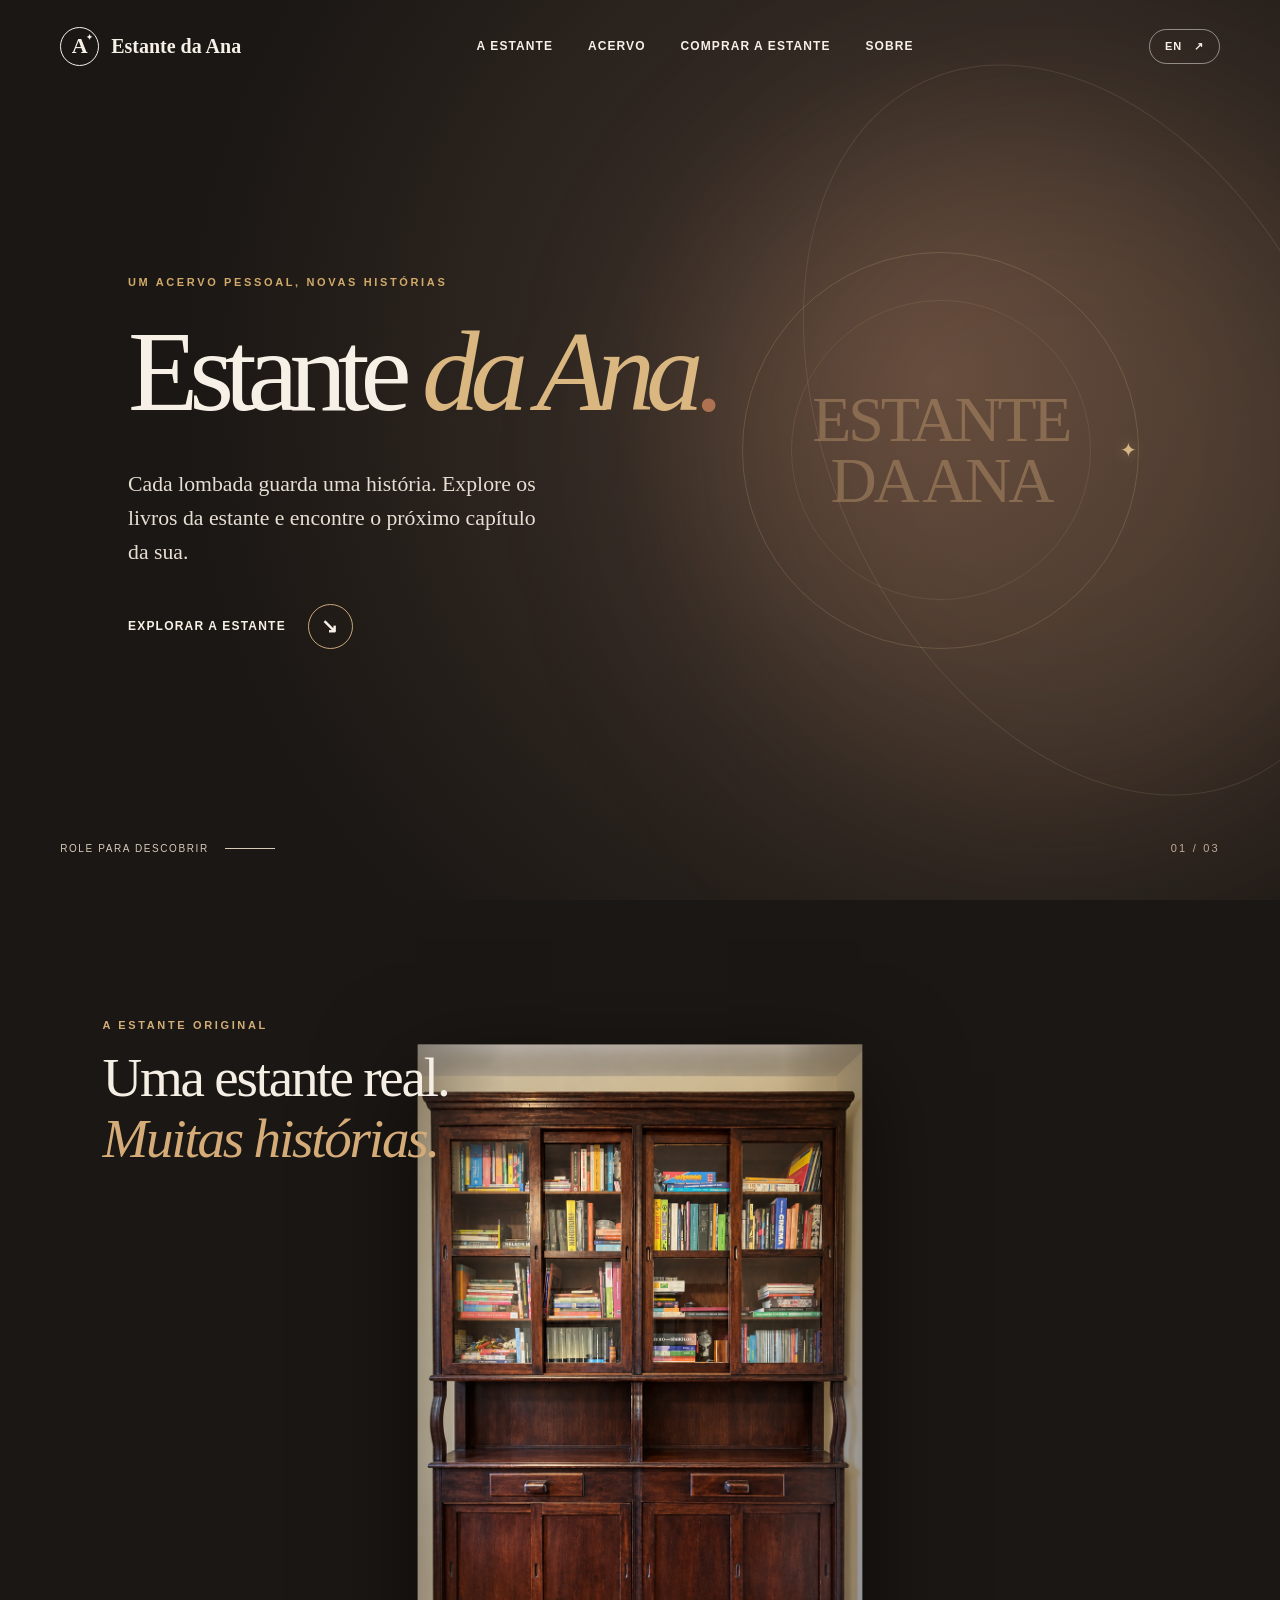
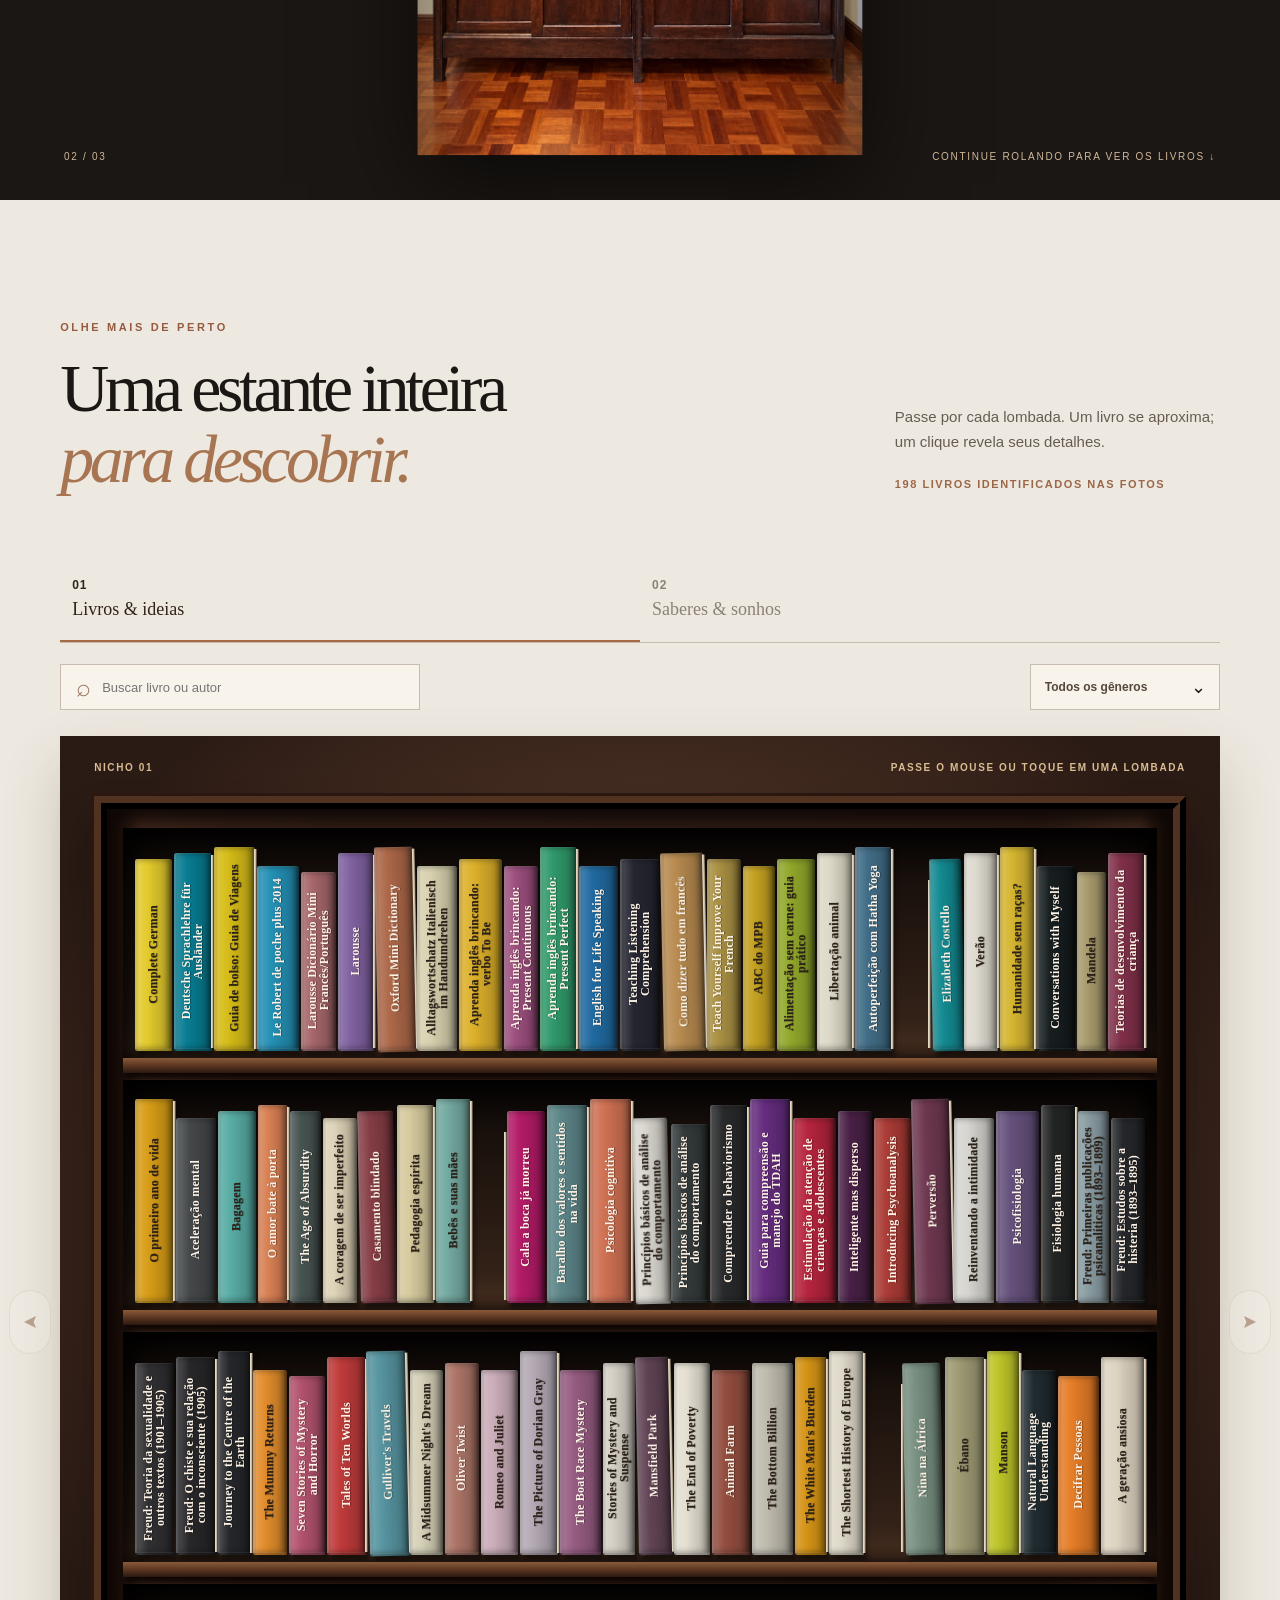
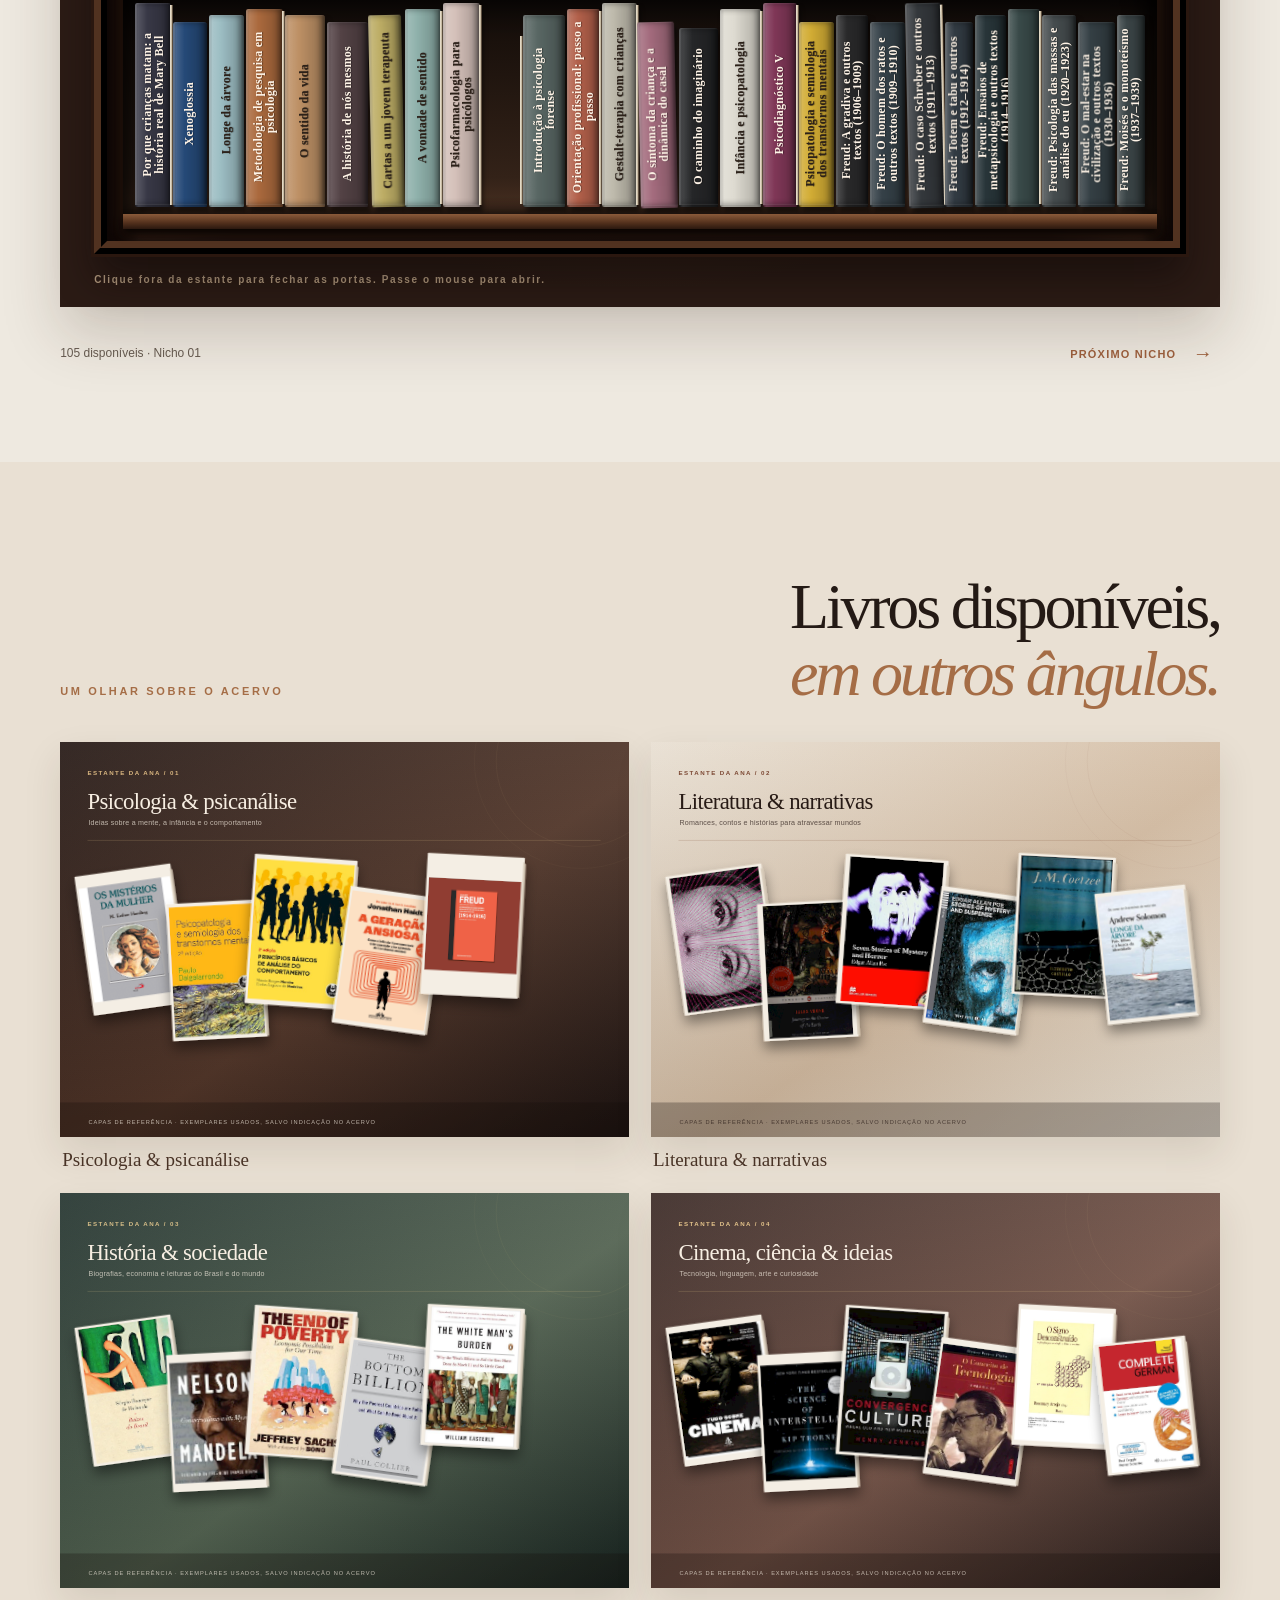
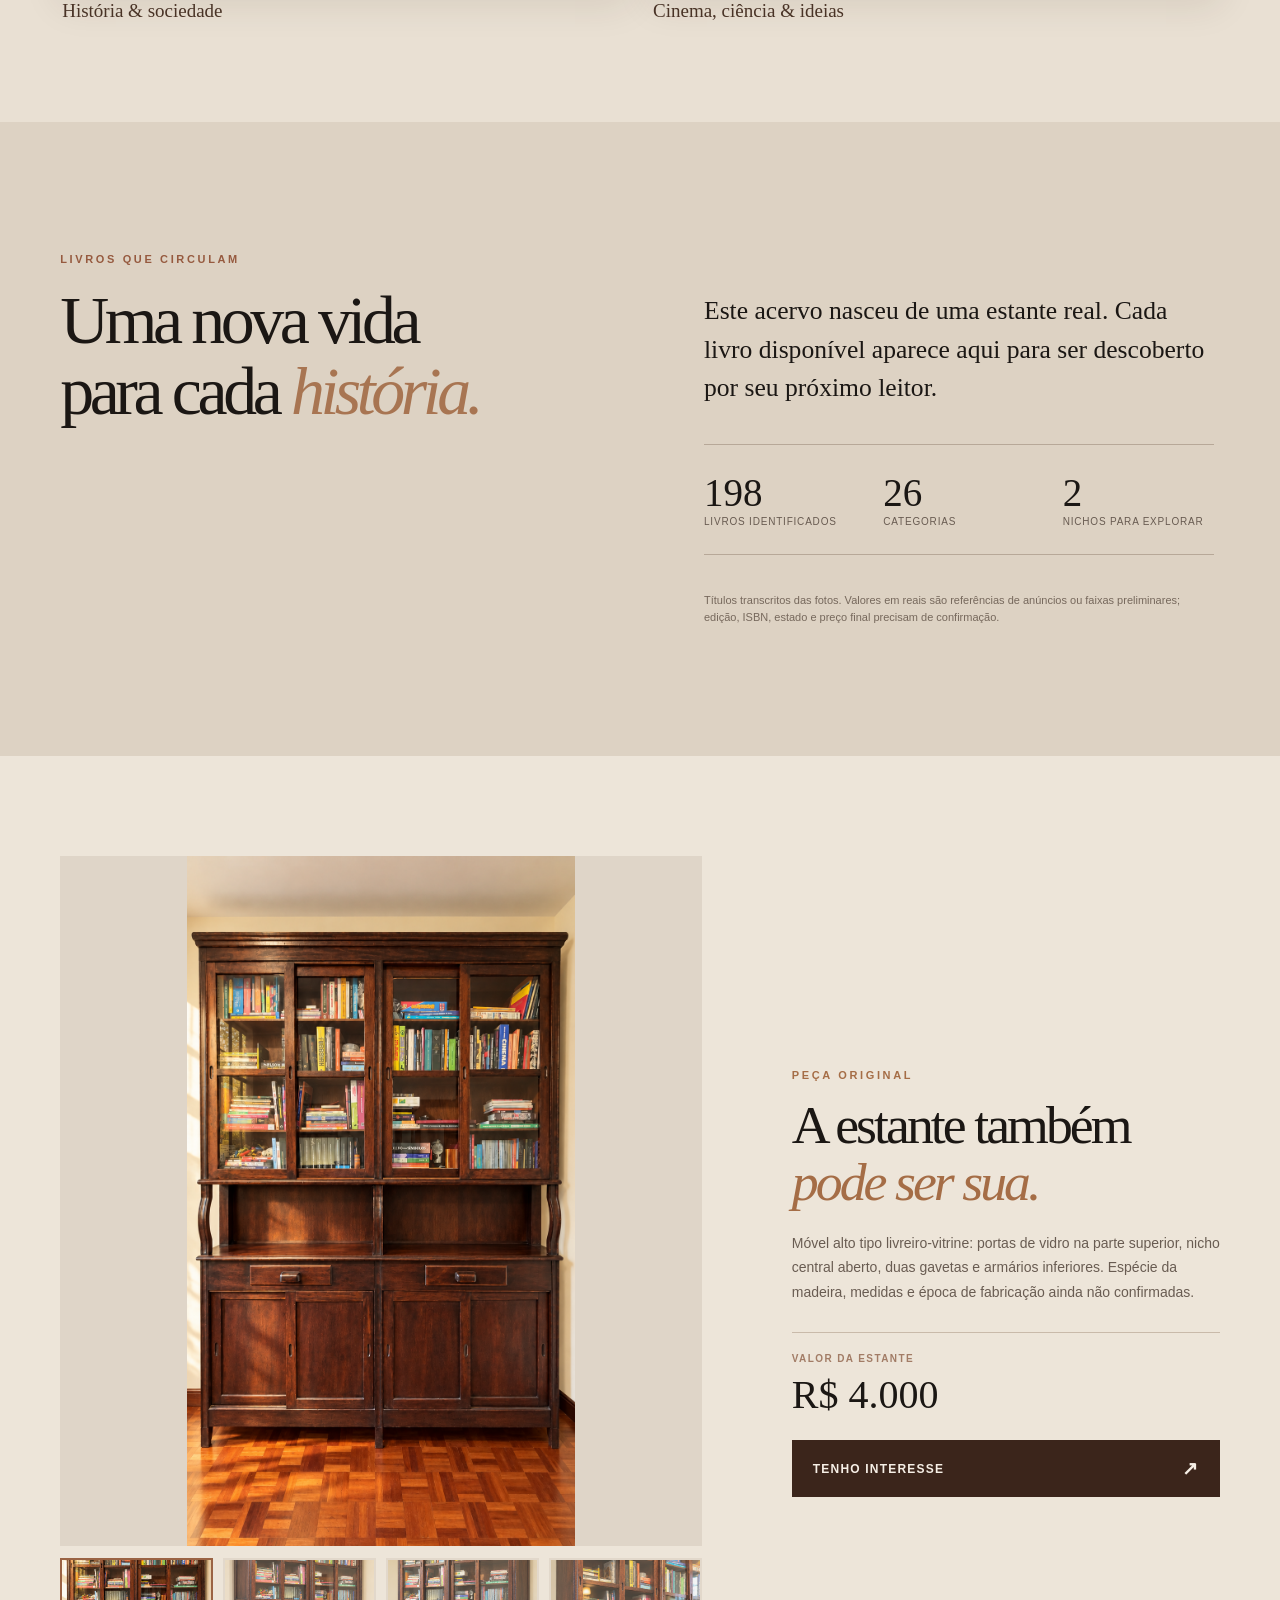
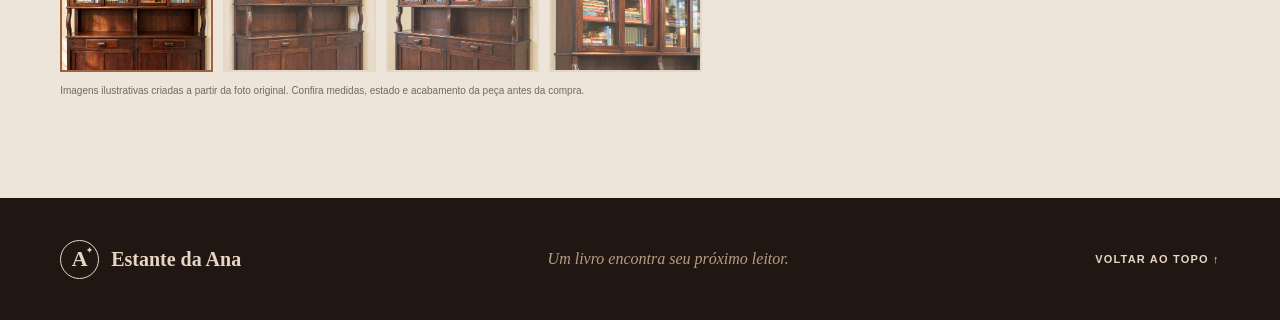
==== index.html @ be25f369 "Publish Estante da Ana with 3D books and per-copy inventory" ====
<!doctype html>
<html lang="pt-BR">
<head>
  <meta charset="utf-8">
  <meta name="viewport" content="width=device-width, initial-scale=1">
  <meta name="referrer" content="no-referrer">
  <meta http-equiv="Content-Security-Policy" content="default-src 'self'; script-src 'self'; style-src 'self' 'unsafe-inline' https://fonts.googleapis.com; font-src 'self' https://fonts.gstatic.com; img-src 'self' data: blob: https:; connect-src 'self' https://www.googleapis.com https://openlibrary.org; object-src 'none'; base-uri 'self'; form-action 'none'; upgrade-insecure-requests">
  <meta name="theme-color" content="#1b1714">
  <meta name="description" content="Estante da Ana: um acervo de livros usados para explorar, descobrir e comprar.">
  <title>Estante da Ana — livros com história</title>
  <link rel="preconnect" href="https://fonts.googleapis.com">
  <link rel="preconnect" href="https://fonts.gstatic.com" crossorigin>
  <link href="https://fonts.googleapis.com/css2?family=DM+Sans:wght@400;500;600;700&family=Playfair+Display:wght@400;500;600;700&display=swap" rel="stylesheet">
  <link rel="stylesheet" href="style.css">
  <script src="site-config.js" defer></script>
  <script src="catalog.js" defer></script>
  <script src="inventory-status.js" defer></script>
  <script src="app.js" defer></script>
  <script type="module" src="book3d.js"></script>
</head>
<body>
  <header class="site-header">
    <a class="brand" href="#inicio" aria-label="Estante da Ana — início"><span class="brand-mark">A<span>✦</span></span><span>Estante da Ana</span></a>
    <nav aria-label="Navegação principal">
      <a href="#estante" data-i18n="navShelf">A estante</a>
      <a href="#acervo" data-i18n="navCatalog">Acervo</a>
      <a href="#estante-a-venda" data-i18n="navBookcase">Estante à venda</a>
      <a href="#sobre" data-i18n="navAbout">Sobre</a>
    </nav>
    <button id="language-toggle" class="language-toggle" type="button" aria-label="Switch to English">EN <span aria-hidden="true">↗</span></button>
  </header>

  <main>
    <section id="inicio" class="intro" aria-labelledby="intro-title">
      <div class="intro-glow" aria-hidden="true"></div>
      <div class="intro-copy">
        <p class="eyebrow" data-i18n="heroEyebrow">UM ACERVO PESSOAL, NOVAS HISTÓRIAS</p>
        <h1 id="intro-title">Estante <em>da Ana</em><span class="period">.</span></h1>
        <p class="intro-description" data-i18n="heroDescription">Cada lombada guarda uma história. Explore os livros da estante e encontre o próximo capítulo da sua.</p>
        <a class="round-link" href="#estante"><span data-i18n="explore">Explorar a estante</span><span class="round-arrow" aria-hidden="true">↘</span></a>
      </div>
      <div class="intro-orbit" aria-hidden="true"><span>ESTANTE<br>DA ANA</span><i>✦</i></div>
      <div class="scroll-cue"><span data-i18n="scroll">Role para descobrir</span><div class="scroll-line"></div></div>
      <div class="intro-index">01 / 03</div>
    </section>

    <section id="estante" class="cabinet-story" aria-label="Revelação da estante">
      <div class="cabinet-sticky">
        <div class="story-heading"><p class="eyebrow" data-i18n="storyEyebrow">A ESTANTE ORIGINAL</p><h2 data-i18n="storyTitle">Abra as portas.<br><em>Entre na história.</em></h2></div>
        <div class="photo-stage" aria-hidden="true"><img src="ref/bookcase-clean-v2.png" alt=""><div class="photo-vignette"></div></div>
        <div class="story-bottom"><span>02 / 03</span><span data-i18n="storyScroll">CONTINUE ROLANDO PARA VER OS LIVROS ↓</span></div>
      </div>
    </section>

    <section id="acervo" class="explore-section" aria-labelledby="explore-title">
      <div class="explore-head">
        <div><p class="eyebrow" data-i18n="catalogEyebrow">OLHE MAIS DE PERTO</p><h2 id="explore-title" data-i18n="catalogTitle">Uma estante inteira<br><em>para descobrir.</em></h2></div>
        <div class="explore-intro"><p data-i18n="catalogText">Passe por cada lombada. Um livro se aproxima; um clique revela seus detalhes.</p><span class="explore-count" id="count-top">—</span></div>
      </div>

      <div class="catalog-toolbar">
        <div class="bay-tabs" role="tablist" aria-label="Nichos da estante">
          <button type="button" class="bay-tab active" data-bay="1" role="tab" aria-selected="true">01 <span data-i18n="bay1">Livros & ideias</span></button>
          <button type="button" class="bay-tab" data-bay="2" role="tab" aria-selected="false">02 <span data-i18n="bay2">Saberes & sonhos</span></button>
        </div>
        <div class="filter-row">
          <label class="search-wrap"><span class="sr-only" data-i18n="searchLabel">Buscar livro ou autor</span><span aria-hidden="true">⌕</span><input id="search" type="search" placeholder="Buscar livro ou autor" autocomplete="off"></label>
          <label class="genre-wrap"><span class="sr-only" data-i18n="genreLabel">Filtrar por gênero</span><select id="genre-filter"><option value="" data-i18n="allGenres">Todos os gêneros</option></select></label>
        </div>
      </div>

      <div class="shelf-zone" id="shelf-zone">
        <button class="shelf-side-arrow shelf-side-arrow--prev" id="prev-bay-arrow" type="button" aria-label="Nichos anteriores" title="Nichos anteriores"><span aria-hidden="true">‹</span></button>
        <div class="zone-top"><span id="bay-label">NICHO 01</span><span data-i18n="zoneHint">PASSE O MOUSE OU TOQUE EM UMA LOMBADA</span></div>
        <div class="shelf-frame" id="shelf-frame" aria-label="Livros organizados em quatro prateleiras"><div id="shelves"></div><div class="cabinet-doors" aria-hidden="true"><div></div><div></div></div></div>
        <button class="shelf-side-arrow shelf-side-arrow--next" id="next-bay-arrow" type="button" aria-label="Próximos nichos" title="Próximos nichos"><span aria-hidden="true">›</span></button>
        <div class="zone-bottom"><span data-i18n="clickOutside">Clique fora da estante para fechar as portas. Passe o mouse para abrir.</span></div>
      </div>

      <div class="catalog-foot"><p id="catalog-result">—</p><button id="next-bay" type="button"><span data-i18n="nextBay">Próximo nicho</span> <span aria-hidden="true">→</span></button></div>
    </section>

    <section id="fotos-do-acervo" class="collage-section" aria-labelledby="collage-heading">
      <div class="collage-heading"><p class="eyebrow" data-i18n="collageEyebrow">UM OLHAR SOBRE O ACERVO</p><h2 id="collage-heading" data-i18n="collageTitle">Livros disponíveis,<br><em>em outros ângulos.</em></h2></div>
      <div class="collage-grid">
        <figure><img src="collages/psicologia.svg" alt="Colagem de livros de psicologia e psicanálise disponíveis no acervo" loading="lazy"><figcaption data-i18n="collagePsychology">Psicologia & psicanálise</figcaption></figure>
        <figure><img src="collages/literatura.svg" alt="Colagem de romances e contos disponíveis no acervo" loading="lazy"><figcaption data-i18n="collageLiterature">Literatura & narrativas</figcaption></figure>
        <figure><img src="collages/humanidades.svg" alt="Colagem de livros de história, biografia e sociedade disponíveis" loading="lazy"><figcaption data-i18n="collageHumanities">História & sociedade</figcaption></figure>
        <figure><img src="collages/ideias.svg" alt="Colagem de livros de cinema, ciência, tecnologia e idiomas disponíveis" loading="lazy"><figcaption data-i18n="collageIdeas">Cinema, ciência & ideias</figcaption></figure>
      </div>
    </section>

    <section id="sobre" class="about-section"><div><p class="eyebrow" data-i18n="aboutEyebrow">LIVROS QUE CIRCULAM</p><h2 data-i18n="aboutTitle">Uma nova vida<br>para cada <em>história.</em></h2></div><div class="about-copy"><p data-i18n="aboutText">Este acervo nasceu de uma estante real. Cada livro disponível aparece aqui para ser descoberto por seu próximo leitor.</p><div class="stats"><div><strong id="stat-books">—</strong><span data-i18n="statBooks">livros identificados</span></div><div><strong id="stat-genres">—</strong><span data-i18n="statGenres">categorias</span></div><div><strong>2</strong><span data-i18n="statBays">nichos para explorar</span></div></div><p class="catalog-caveat" data-i18n="caveat">Títulos transcritos das fotos. Edição, ISBN, estado e preço precisam de confirmação antes da venda.</p></div></section>

    <section id="estante-a-venda" class="furniture-sale" aria-labelledby="furniture-title">
      <div class="furniture-gallery">
        <figure class="furniture-main"><img id="furniture-main-image" src="furniture/bookcase-front.png" alt="Vista frontal da estante de madeira escura no mesmo ambiente" loading="lazy"></figure>
        <div class="furniture-thumbnails" role="group" aria-label="Fotos da estante">
          <button type="button" class="furniture-thumb active" data-image="furniture/bookcase-front.png" data-alt="Vista frontal da estante"><img src="furniture/bookcase-front.png" alt="" loading="lazy"></button>
          <button type="button" class="furniture-thumb" data-image="furniture/bookcase-left-angle.png" data-alt="Vista em perspectiva pelo lado esquerdo da estante"><img src="furniture/bookcase-left-angle.png" alt="" loading="lazy"></button>
          <button type="button" class="furniture-thumb" data-image="furniture/bookcase-right-angle.png" data-alt="Vista em perspectiva pelo lado direito da estante"><img src="furniture/bookcase-right-angle.png" alt="" loading="lazy"></button>
          <button type="button" class="furniture-thumb" data-image="furniture/bookcase-detail.png" data-alt="Detalhe da madeira, portas de vidro e prateleiras"><img src="furniture/bookcase-detail.png" alt="" loading="lazy"></button>
        </div>
        <p class="furniture-disclaimer" data-i18n="furnitureImageNote">Imagens ilustrativas criadas a partir da foto original. Confira medidas, estado e acabamento da peça antes da compra.</p>
      </div>
      <div class="furniture-copy">
        <p class="eyebrow" data-i18n="furnitureEyebrow">PEÇA ORIGINAL</p>
        <h2 id="furniture-title" data-i18n="furnitureTitle">A estante também<br><em>pode ser sua.</em></h2>
        <p data-i18n="furnitureDescription">Estante de madeira escura com portas de vidro, prateleira central, gavetas e armários inferiores.</p>
        <div class="furniture-price"><span data-i18n="furniturePriceLabel">VALOR DA ESTANTE</span><strong>R$ 4.000</strong></div>
        <button id="furniture-interest" class="buy-button" type="button"><span data-i18n="furnitureInterest">Tenho interesse</span><span aria-hidden="true">↗</span></button>
        <div id="furniture-interest-note" class="furniture-interest-note" hidden><p data-i18n="furnitureDemo">Demonstração: este botão não envia dados nem realiza pagamento. Confirme entrega, medidas e estado da peça diretamente antes da compra.</p><div class="contact-actions"><a id="furniture-contact-email" href="#" data-i18n="contactEmail">E-mail</a><a id="furniture-contact-whatsapp" href="#" data-i18n="contactWhatsapp">WhatsApp</a></div><p id="furniture-contact-result" aria-live="polite"></p></div>
      </div>
    </section>
  </main>

  <footer><a class="brand" href="#inicio"><span class="brand-mark">A<span>✦</span></span><span>Estante da Ana</span></a><p data-i18n="footer">Um livro encontra seu próximo leitor.</p><a href="#inicio" data-i18n="backTop">Voltar ao topo ↑</a></footer>

  <div id="hover-preview" class="hover-preview" aria-hidden="true"><div class="preview-book"><div class="preview-pages"></div><div class="preview-spine"></div><div class="preview-cover"><img id="preview-cover-image" class="real-cover" alt="" hidden><span class="cover-kicker" id="preview-genre"></span><strong id="preview-title"></strong><span id="preview-author"></span><small data-i18n="illustrative">CAPA ILUSTRATIVA</small></div></div><div class="preview-info"><span class="eyebrow" id="preview-location"></span><h3 id="preview-heading"></h3><p id="preview-description"></p><div class="preview-meta"><span id="preview-price"></span><span data-i18n="clickDetails">CLIQUE PARA VER DETALHES ↗</span></div></div></div>

  <dialog id="book-dialog" class="book-dialog" aria-labelledby="dialog-title"><button class="dialog-close" id="dialog-close" type="button" aria-label="Fechar">×</button><div class="dialog-layout"><div class="dialog-visual"><div class="dialog-book"><div class="dialog-pages"></div><div class="dialog-book-spine"></div><div class="dialog-book-cover"><img id="dialog-cover-image" class="real-cover" alt="" hidden><span id="dialog-cover-genre"></span><strong id="dialog-cover-title"></strong><span id="dialog-cover-author"></span><small data-i18n="illustrative">CAPA ILUSTRATIVA</small></div></div><p id="dialog-cover-note" data-i18n="coverNote">A capa é uma representação visual. A edição e a capa física ainda precisam ser confirmadas.</p></div><div class="dialog-copy"><p class="eyebrow" id="dialog-location"></p><h2 id="dialog-title"></h2><p class="dialog-author" id="dialog-author"></p><p id="dialog-description"></p><dl class="book-facts"><div><dt data-i18n="genre">Gênero</dt><dd id="dialog-genre"></dd></div><div><dt data-i18n="condition">Estado</dt><dd id="dialog-condition"></dd></div><div><dt>ISBN</dt><dd id="dialog-isbn"></dd></div><div><dt id="dialog-fact-label">Sobre esta obra</dt><dd><span id="dialog-dynamic-fact"></span><br><a id="dialog-fact-source" target="_blank" rel="noopener noreferrer" hidden>Fonte da informação ↗</a></dd></div></dl><div class="price-block"><span data-i18n="suggestedPrice">Preço sugerido</span><strong id="dialog-price"></strong><small id="dialog-price-note"></small><a id="dialog-price-source" target="_blank" rel="noopener" href="#" data-i18n="priceReference">Ver referência de mercado ↗</a></div><button class="buy-button" id="buy-button" type="button"><span data-i18n="buyDemo">Fale sobre este livro</span><span aria-hidden="true">↗</span></button><div id="order-demo" class="order-demo" hidden><h3 data-i18n="contactQuoteTitle">Contato e cotação de frete</h3><p data-i18n="contactQuoteText">Informe o CEP de entrega. A mensagem fica preparada no seu aplicativo de e-mail ou WhatsApp; nada é enviado pelo site.</p><p class="shipping-origin" id="shipping-origin"></p><label><span data-i18n="demoCep">CEP de entrega</span><input id="demo-cep" inputmode="numeric" maxlength="9" placeholder="00000-000"></label><div class="contact-actions"><a id="contact-email" href="#" data-i18n="contactEmail">E-mail</a><a id="contact-whatsapp" href="#" data-i18n="contactWhatsapp">WhatsApp</a></div><p id="demo-result" aria-live="polite"></p><p class="shipping-note" data-i18n="shippingApiNote">A página prepara o pedido de cotação. Para cálculo automático será preciso integrar um serviço de frete com tarifa, peso e dimensões da embalagem.</p></div></div></div></dialog>
</body>
</html>
---- style.css ----
:root{--ink:#1b1714;--paper:#f2eee7;--cream:#e9e0d3;--gold:#d2aa6a;--wood:#3c251b;--wood2:#20120f;--serif:'Playfair Display',Georgia,serif;--sans:'DM Sans',Arial,sans-serif}*{box-sizing:border-box}html{scroll-behavior:smooth}body{margin:0;background:var(--paper);color:var(--ink);font-family:var(--sans);overflow-x:hidden}button,input,select{font:inherit}button{cursor:pointer}a{color:inherit;text-decoration:none}.sr-only{position:absolute;width:1px;height:1px;padding:0;margin:-1px;overflow:hidden;clip:rect(0,0,0,0);white-space:nowrap;border:0}.site-header{position:absolute;z-index:20;left:0;top:0;width:100%;height:92px;padding:0 4.7vw;display:flex;align-items:center;justify-content:space-between;color:#f6f0e7}.brand{display:inline-flex;align-items:center;gap:12px;font-family:var(--serif);font-size:20px;font-weight:600;white-space:nowrap}.brand-mark{display:inline-flex;width:39px;height:39px;border:1px solid currentColor;border-radius:50%;align-items:center;justify-content:center;font-size:22px;position:relative}.brand-mark span{font-family:var(--sans);position:absolute;font-size:8px;right:5px;top:5px}.site-header nav{display:flex;align-items:center;gap:35px;font-size:12px;font-weight:600;letter-spacing:.09em;text-transform:uppercase}.site-header nav a{transition:opacity .2s}.site-header nav a:hover{opacity:.58}.language-toggle{border:1px solid #ffffff77;background:transparent;color:inherit;border-radius:40px;padding:10px 15px;font-size:11px;font-weight:700;letter-spacing:.08em}.language-toggle span{margin-left:8px}.intro{height:100svh;min-height:620px;background:radial-gradient(circle at 73% 42%,#544035 0,#322923 30%,#1b1714 70%);color:#f7f0e6;position:relative;display:flex;align-items:center;overflow:hidden}.intro:after{content:'';position:absolute;width:40vw;height:60vw;max-height:900px;border:1px solid #ead5ae1e;border-radius:50%;right:-5%;top:5%;transform:rotate(-25deg)}.intro-glow{position:absolute;width:700px;height:700px;background:#b8896333;filter:blur(100px);border-radius:50%;left:55%;top:12%}.intro-copy{position:relative;z-index:2;max-width:800px;margin-left:10vw;margin-top:25px}.eyebrow{font-size:11px;letter-spacing:.24em;font-weight:700;text-transform:uppercase}.intro .eyebrow{color:var(--gold);margin:0 0 30px}.intro h1{font-family:var(--serif);font-weight:500;font-size:clamp(72px,9vw,140px);letter-spacing:-.08em;line-height:.93;margin:0;white-space:nowrap}.intro h1 em{font-weight:400;color:#dab680}.period{color:#ae7151}.intro-description{max-width:420px;font-family:var(--serif);font-size:clamp(18px,1.7vw,23px);line-height:1.55;margin:43px 0 34px;color:#e7ded3}.round-link{display:inline-flex;align-items:center;gap:22px;font-size:12px;font-weight:700;letter-spacing:.1em;text-transform:uppercase}.round-arrow{display:grid;place-items:center;width:45px;height:45px;border:1px solid #c9a778;border-radius:50%;font-size:20px;transition:transform .25s,background .25s}.round-link:hover .round-arrow{transform:translate(4px,4px);background:#c9a778;color:#1b1714}.intro-orbit{position:absolute;right:11%;top:28%;width:min(31vw,410px);aspect-ratio:1;border:1px solid #d6b58536;border-radius:50%;display:flex;align-items:center;justify-content:center;transform:rotate(16deg);color:#d3ab795e;font-family:var(--serif);font-size:clamp(30px,5vw,78px);line-height:.96;letter-spacing:-.05em}.intro-orbit:after{content:'';position:absolute;inset:12%;border:1px solid #d6b58520;border-radius:50%}.intro-orbit i{position:absolute;top:-13px;left:42%;font-style:normal;font-size:26px;color:#d7b483}.scroll-cue{position:absolute;bottom:46px;left:4.7vw;display:flex;gap:16px;align-items:center;font-size:10px;letter-spacing:.16em;text-transform:uppercase;color:#d8c9b8}.scroll-line{width:50px;height:1px;background:#d8c9b8}.intro-index{position:absolute;right:4.7vw;bottom:46px;font-size:11px;letter-spacing:.2em;color:#c3ab92}.cabinet-story{height:210vh;background:#1b1714;color:#f5eee4}.cabinet-sticky{position:sticky;top:0;height:100vh;min-height:650px;overflow:hidden;display:flex;align-items:center;justify-content:center}.story-heading{position:absolute;z-index:3;top:12%;left:8%;transition:opacity .35s}.story-heading .eyebrow{color:#d3ad77}.story-heading h2{font-family:var(--serif);font-size:clamp(35px,4.3vw,70px);font-weight:400;line-height:1.1;letter-spacing:-.04em;margin:17px 0}.story-heading em{color:#d5ac78}.photo-stage{position:absolute;left:50%;top:50%;height:82vh;aspect-ratio:778/1243;max-height:870px;transform:translate(-50%,-46%) scale(var(--photo-scale, .68));transform-origin:center;transition:filter .3s;box-shadow:0 28px 90px #0009;overflow:hidden}.photo-stage img{width:100%;height:100%;object-fit:cover;display:block}.photo-vignette{position:absolute;inset:0;background:linear-gradient(90deg,#180e0899,transparent 27%,transparent 75%,#180e08aa);opacity:var(--vignette-opacity,1)}.door{position:absolute;top:17.1%;height:35.7%;width:43%;border:8px solid #2c1a12;background:linear-gradient(#16100b38,#140e0a85);box-shadow:inset 0 0 0 7px #3b2518,0 5px 16px #0008;opacity:var(--door-opacity,1);transform-origin:left center}.left-door{left:7%;transform:perspective(700px) rotateY(calc(var(--door-open,0) * -72deg))}.right-door{left:50%;transform-origin:right center;transform:perspective(700px) rotateY(calc(var(--door-open,0) * 72deg))}.story-bottom{position:absolute;bottom:38px;left:5vw;right:5vw;display:flex;justify-content:space-between;font-size:10px;letter-spacing:.17em;color:#d1b79a;z-index:3}.explore-section{padding:110px max(4.7vw,24px) 90px;background:#eee9e0}.explore-head{display:flex;justify-content:space-between;gap:50px;align-items:end;max-width:1600px;margin:0 auto 65px}.explore-head .eyebrow,.about-section .eyebrow{color:#965a3f}.explore-head h2,.about-section h2{font-family:var(--serif);font-weight:400;font-size:clamp(42px,5.3vw,84px);line-height:1.05;letter-spacing:-.065em;margin:20px 0 0}.explore-head h2 em,.about-section h2 em{font-weight:400;color:#a87552}.explore-intro{max-width:325px;line-height:1.7;font-size:15px;color:#665c55}.explore-count{font-size:11px;letter-spacing:.14em;text-transform:uppercase;color:#9b6749;font-weight:700}.catalog-toolbar{max-width:1600px;margin:auto}.bay-tabs{display:flex;border-bottom:1px solid #c7bbb0}.bay-tab{flex:1;background:transparent;border:0;border-bottom:2px solid transparent;text-align:left;padding:18px 12px 20px;color:#8b8177;font-size:12px;font-weight:700;letter-spacing:.08em;transition:color .2s,border-color .2s}.bay-tab span{display:block;font-family:var(--serif);font-size:18px;font-weight:500;letter-spacing:0;margin-top:7px}.bay-tab.active{color:#31231b;border-bottom-color:#a66a49}.filter-row{display:flex;justify-content:space-between;gap:12px;padding:21px 0 26px}.search-wrap,.genre-wrap{display:flex;align-items:center;border:1px solid #c8bbb0;background:#f8f4ec;min-height:46px}.search-wrap{width:min(360px,60%);padding:0 15px;gap:9px}.search-wrap span{font-size:25px;line-height:1;color:#9a7963}.search-wrap input{border:0;outline:0;background:transparent;width:100%;font-size:13px;color:#352821}.genre-wrap{position:relative;min-width:190px}.genre-wrap select{appearance:none;width:100%;border:0;outline:0;background:transparent;padding:0 37px 0 14px;font-size:12px;font-weight:600;color:#55473b}.genre-wrap:after{content:'⌄';position:absolute;right:13px;font-size:18px;pointer-events:none}.shelf-zone{max-width:1600px;margin:auto;background:radial-gradient(circle at 50% 42%,#704a34,#2b1b15 74%);padding:26px 34px 22px;box-shadow:0 28px 55px #341e1230;position:relative}.zone-top,.zone-bottom{display:flex;justify-content:space-between;gap:20px;color:#d9bc91;font-size:10px;font-weight:700;letter-spacing:.16em}.zone-bottom{color:#b89f83;margin-top:20px}.shelf-frame{position:relative;margin-top:23px;padding:19px 16px 12px;background:linear-gradient(90deg,#1b0f0b,#4a2e20 3%,#3c2419 12%,#321e15 88%,#4e3222 97%,#1a100c);border:13px ridge #513220;box-shadow:inset 0 8px 20px #100807,0 0 0 3px #2a170f,0 14px 20px #0c07067a;cursor:default}.shelf-row{height:clamp(118px,15vw,195px);display:flex;align-items:flex-end;gap:2px;padding:12px 10px 7px;background:linear-gradient(#0c0906 0%,#201611 30%,#3a271b 95%);border-bottom:15px solid #6d452e;box-shadow:inset 0 13px 25px #0704049c,0 5px 6px #160b06;overflow:hidden}.shelf-row+.shelf-row{margin-top:7px}.book-spine{--w:27px;flex:1 1 var(--w);min-width:7px;max-width:44px;height:var(--h,82%);display:flex;align-items:center;justify-content:center;position:relative;padding:4px 2px;border:0;border-radius:2px 3px 1px 2px;background:linear-gradient(90deg,#0003 0%,#ffffff23 10%,transparent 34%,#0003 90%,#0006 100%),var(--spine);color:var(--spine-text,#f9f0de);box-shadow:2px 2px 2px #0007,inset 1px 0 1px #ffffff33;text-align:center;overflow:hidden;transition:transform .25s ease,filter .25s ease,box-shadow .25s ease;isolation:isolate}.book-spine:nth-child(5n){height:calc(var(--h,82%) - 6%)}.book-spine:nth-child(7n){transform:rotate(-2deg)}.book-spine:focus-visible,.book-spine:hover{outline:2px solid #edd3a1;outline-offset:1px;z-index:2;transform:translateY(-13px) translateZ(0) rotate(-3deg);filter:brightness(1.15);box-shadow:5px 9px 10px #0009}.book-spine span{writing-mode:vertical-rl;transform:rotate(180deg);white-space:nowrap;overflow:hidden;text-overflow:ellipsis;max-height:96%;font-family:var(--serif);font-size:clamp(9px,1.03vw,13px);font-weight:600;line-height:1;letter-spacing:.02em;text-shadow:0 1px 1px #0006}.book-spine.is-dimmed{opacity:.21;filter:grayscale(.5)}.book-spine.is-sold{opacity:.35}.shelf-empty{margin:auto;color:#d6bf9c;font-family:var(--serif);font-size:17px;font-style:italic}.cabinet-doors{position:absolute;inset:0;display:flex;pointer-events:none;opacity:0;transition:opacity .5s}.cabinet-doors div{width:50%;height:100%;border:13px solid #6f492d;background:linear-gradient(145deg,#bbcbd419,#212b3044 46%,#bbccd41e);box-shadow:inset 0 0 0 8px #2b190f,0 12px 20px #0009}.shelf-frame.closed .cabinet-doors{opacity:1}.catalog-foot{max-width:1600px;margin:27px auto 0;display:flex;align-items:center;justify-content:space-between;gap:30px;color:#665b51;font-size:12px}.catalog-foot button{border:0;background:transparent;font-weight:700;text-transform:uppercase;letter-spacing:.11em;font-size:11px;color:#9d603e}.catalog-foot button span:last-child{margin-left:12px;font-size:20px;vertical-align:-2px}.hover-preview{position:fixed;z-index:30;left:var(--hover-left,55vw);top:var(--hover-top,20vh);width:min(610px,44vw);min-height:260px;display:flex;align-items:center;gap:30px;pointer-events:none;opacity:0;transform:translateY(16px);transition:opacity .18s,transform .22s;filter:drop-shadow(0 20px 25px #0007)}.hover-preview.visible{opacity:1;transform:translateY(0)}.preview-book,.dialog-book{flex:none;position:relative;width:180px;height:250px;transform:perspective(900px) rotateY(-18deg) rotateZ(-5deg);transform-style:preserve-3d}.preview-book:after,.dialog-book:after{content:'';position:absolute;left:9px;right:-8px;bottom:-13px;height:14px;background:repeating-linear-gradient(#e8dfcc 0 2px,#c9beaa 2px 3px);transform:skewX(-42deg);box-shadow:0 4px 4px #0005}.preview-spine,.dialog-book-spine{position:absolute;top:0;bottom:0;left:-16px;width:19px;background:color-mix(in srgb,var(--cover-color) 70%,#100c09);transform:rotateY(-65deg);transform-origin:right;box-shadow:inset 3px 0 3px #0005}.preview-cover,.dialog-book-cover{position:absolute;inset:0;background:radial-gradient(circle at 76% 23%,#ffffff43,transparent 23%),linear-gradient(150deg,#ffffff19,#0004),var(--cover-color);color:var(--cover-text,#fff5e8);display:flex;flex-direction:column;justify-content:space-between;padding:17px 16px 22px;box-shadow:inset 5px 0 7px #0004,3px 4px 12px #0007;overflow:hidden}.preview-cover:before,.dialog-book-cover:before{content:'✦';position:absolute;font-size:130px;color:#ffffff18;left:42px;top:46px;line-height:1}.cover-kicker,.dialog-book-cover>span:first-child{text-transform:uppercase;font-size:9px;font-weight:700;letter-spacing:.18em;position:relative}.preview-cover strong,.dialog-book-cover strong{font:600 24px/1.1 var(--serif);letter-spacing:-.045em;position:relative;overflow-wrap:anywhere}.preview-cover>span:nth-of-type(2),.dialog-book-cover>span:nth-of-type(2){font-size:10px;position:relative}.preview-cover small,.dialog-book-cover small{font-size:7px;letter-spacing:.14em;opacity:.67;position:relative}.preview-info{max-width:340px;background:#f4eee5;color:#2d241e;padding:26px 25px 23px;box-shadow:0 10px 30px #0003;align-self:center}.preview-info .eyebrow{color:#a36a47;font-size:9px}.preview-info h3{font:500 clamp(19px,2vw,29px)/1.14 var(--serif);letter-spacing:-.045em;margin:12px 0 13px}.preview-info p{font-size:12px;line-height:1.55;color:#60534b;margin:0 0 21px}.preview-meta{border-top:1px solid #d6c8b7;padding-top:12px;display:flex;justify-content:space-between;gap:12px;align-items:center;font-size:10px;font-weight:700;color:#9a5f3f}.preview-meta span:last-child{font-size:8px;text-align:right;letter-spacing:.06em}.book-dialog{position:fixed;max-width:min(1120px,94vw);width:100%;max-height:92vh;border:0;padding:0;background:#f2ede4;color:#2a211b;box-shadow:0 25px 100px #0008;overflow:auto}.book-dialog::backdrop{background:#130b08d9;backdrop-filter:blur(7px)}.dialog-close{position:absolute;right:21px;top:15px;z-index:2;background:transparent;border:1px solid #a98f7a;border-radius:50%;width:37px;height:37px;color:#463024;font-size:25px;line-height:1}.dialog-layout{display:grid;grid-template-columns:43% 57%;min-height:650px}.dialog-visual{background:radial-gradient(circle at center,#7a4c39,#3d251e 69%);display:flex;flex-direction:column;align-items:center;justify-content:center;padding:55px 30px;overflow:hidden}.dialog-book{width:265px;height:365px;transform:perspective(1000px) rotateY(-17deg) rotateZ(-4deg)}.dialog-book-cover{padding:25px 23px 33px}.dialog-book-cover strong{font-size:39px}.dialog-book-cover:before{font-size:200px}.dialog-visual p{max-width:260px;text-align:center;color:#ccb6a4;font-size:10px;line-height:1.5;margin:36px 0 0}.dialog-copy{padding:68px 9% 60px}.dialog-copy .eyebrow{color:#a56d46}.dialog-copy h2{font:500 clamp(30px,3.5vw,51px)/1.08 var(--serif);letter-spacing:-.06em;margin:15px 0 6px}.dialog-author{font-family:var(--serif);font-style:italic;font-size:19px;color:#9a6951;margin:0 0 32px}.dialog-copy>p:not(.eyebrow):not(.dialog-author){font-size:14px;line-height:1.7;color:#695c52}.book-facts{border-top:1px solid #d3c7ba;border-bottom:1px solid #d3c7ba;padding:18px 0;display:grid;grid-template-columns:1fr 1fr;gap:16px 20px;margin:27px 0}.book-facts div{min-width:0}.book-facts dt{text-transform:uppercase;font-size:9px;letter-spacing:.15em;font-weight:700;color:#a27c66}.book-facts dd{margin:5px 0 0;font-size:12px;line-height:1.45;overflow-wrap:anywhere}.book-facts a,.price-block a{text-decoration:underline;text-underline-offset:3px}.price-block{display:flex;flex-direction:column;gap:7px}.price-block>span{text-transform:uppercase;font-size:10px;letter-spacing:.13em;font-weight:700;color:#a27c66}.price-block strong{font-family:var(--serif);font-size:34px;font-weight:500}.price-block small{max-width:380px;color:#74675e;font-size:10px;line-height:1.4}.price-block a{font-size:10px;color:#8e583d;margin-top:3px}.buy-button{margin-top:28px;width:100%;display:flex;align-items:center;justify-content:space-between;padding:17px 21px;background:#3b251b;color:#f6efe6;border:0;font-size:12px;font-weight:700;letter-spacing:.1em;text-transform:uppercase}.buy-button span:last-child{font-size:19px}.order-demo{margin-top:18px;padding:20px;background:#e5dacb}.order-demo h3{font:500 21px var(--serif);margin:0 0 8px}.order-demo p{font-size:11px;line-height:1.5;color:#65554a}.order-demo label{display:flex;flex-direction:column;gap:6px;margin:14px 0;font-size:10px;font-weight:700;text-transform:uppercase;letter-spacing:.1em}.order-demo input{padding:10px;border:1px solid #bba995;background:#f8f4ee}.demo-actions{display:flex;gap:8px}.demo-actions button{background:transparent;border:1px solid #8b654e;padding:9px 12px;font-size:10px;font-weight:700}.about-section{padding:120px max(4.7vw,24px);background:#ddd2c3;display:grid;grid-template-columns:1fr 1fr;gap:10vw}.about-copy{padding-top:25px;max-width:510px}.about-copy>p:first-child{font-family:var(--serif);font-size:clamp(19px,2vw,27px);line-height:1.5}.stats{display:flex;gap:28px;border-top:1px solid #b7a898;border-bottom:1px solid #b7a898;padding:25px 0;margin:37px 0}.stats div{display:flex;flex-direction:column;flex:1}.stats strong{font:500 39px var(--serif)}.stats span{font-size:10px;line-height:1.4;text-transform:uppercase;letter-spacing:.08em;color:#685b51}.catalog-caveat{font-size:11px;line-height:1.5;color:#76685c}footer{background:#201713;color:#e7d6c5;padding:36px 4.7vw;display:flex;align-items:center;justify-content:space-between;gap:25px}footer p{font-family:var(--serif);font-style:italic;color:#b99d81}footer>a:last-child{font-size:11px;font-weight:700;text-transform:uppercase;letter-spacing:.11em}
@media(max-width:1100px){.intro-orbit{opacity:.4;right:-7%}.shelf-zone{padding:20px 16px}.shelf-frame{padding:10px 7px;border-width:9px}.shelf-row{gap:1px;padding-left:5px;padding-right:5px}.hover-preview{width:52vw;gap:15px}.preview-book{width:130px;height:190px}.preview-cover strong{font-size:18px}.preview-info{padding:17px}.preview-info p{display:none}}
@media(max-width:700px){.site-header{height:70px;padding:0 20px}.site-header nav{display:none}.brand{font-size:17px}.brand-mark{width:34px;height:34px;font-size:18px}.intro{min-height:650px}.intro-copy{margin:0 24px}.intro h1{font-size:clamp(60px,15vw,100px);white-space:normal}.intro-orbit{right:-30%;width:75vw;top:38%;opacity:.2}.intro-description{max-width:350px;margin-top:30px}.scroll-cue{left:24px;bottom:30px}.intro-index{right:24px;bottom:30px}.cabinet-story{height:170vh}.cabinet-sticky{min-height:560px}.story-heading{left:7%;top:13%}.story-heading h2{font-size:39px}.photo-stage{height:69vh;max-height:650px;top:58%}.story-bottom{bottom:22px}.story-bottom span:last-child{max-width:170px;text-align:right}.explore-section{padding:74px 16px}.explore-head{display:block;margin-bottom:30px}.explore-head h2,.about-section h2{font-size:46px}.explore-intro{margin-top:25px}.bay-tabs{overflow-x:auto;scrollbar-width:none}.bay-tab{flex:0 0 47%;white-space:nowrap}.bay-tab span{font-size:15px}.filter-row{padding:15px 0}.search-wrap{width:60%}.genre-wrap{min-width:0;width:40%}.zone-top,.zone-bottom{font-size:8px}.zone-top span:last-child{max-width:150px;text-align:right}.shelf-zone{padding:15px 9px}.shelf-frame{border-width:6px;padding:6px 3px}.shelf-row{height:130px;border-bottom-width:10px;margin-top:3px;padding:8px 1px 3px}.book-spine{min-width:4px}.book-spine span{font-size:9px}.zone-bottom span:last-child{display:none}.hover-preview{display:none}.catalog-foot{font-size:11px}.about-section{display:block;padding:75px 24px}.about-copy{margin-top:30px}.stats{gap:12px}.stats strong{font-size:30px}.book-dialog{max-width:100vw;max-height:100dvh;height:100dvh}.dialog-layout{display:block}.dialog-visual{height:270px;padding:20px}.dialog-book{width:130px;height:185px}.dialog-book-cover{padding:12px}.dialog-book-cover strong{font-size:20px}.dialog-book-cover:before{font-size:95px}.dialog-visual p{margin:19px 0 0;max-width:90%;font-size:9px}.dialog-copy{padding:25px 22px 45px}.dialog-copy h2{font-size:34px}.dialog-close{background:#f2ede4}footer{padding:30px 24px;flex-wrap:wrap}footer p{order:3;width:100%;margin:0}}
@media(prefers-reduced-motion:reduce){*,*:before,*:after{scroll-behavior:auto!important;transition-duration:.01ms!important;animation-duration:.01ms!important}}

/* Cabinet and book refinements */
.cabinet-story{height:auto;min-height:100vh}
.cabinet-sticky{position:relative;min-height:100vh}
.photo-stage{height:min(79vh,850px);transform:translate(-50%,-43%);max-height:none;overflow:hidden}
.photo-stage img{object-fit:cover}
.photo-vignette{background:linear-gradient(90deg,#160d0759,transparent 20%,transparent 82%,#160d0759)}
.shelf-zone{perspective:1800px;perspective-origin:50% 42%;overflow:visible}

/* A quiet orbital accent around the stationary title. */
.intro-orbit{transform:none}
.intro-orbit>span{display:block;text-align:center;animation:orbit-type 8s ease-in-out infinite}
.intro-orbit i{top:auto;left:auto;width:22px;height:22px;display:grid;place-items:center;font-size:20px;offset-path:ellipse(47% 47% at 50% 50%);offset-anchor:center;offset-rotate:0deg;animation:orbit-star 30s linear infinite;filter:drop-shadow(0 0 7px #d7b48377)}
.intro:after{transform-origin:center;animation:large-ring-drift 46s ease-in-out infinite alternate}
.intro-orbit{animation:middle-ring-pulse 17s ease-in-out infinite}
.intro-orbit:after{animation:inner-ring-pulse 12s ease-in-out infinite alternate}
@keyframes orbit-star{to{offset-distance:100%}}
@keyframes orbit-type{0%,100%{transform:translateY(0)}50%{transform:translateY(-3px)}}
@keyframes large-ring-drift{0%{transform:rotate(-25deg) scale(1)}100%{transform:rotate(-22deg) scale(1.025)}}
@keyframes middle-ring-pulse{0%,100%{border-color:#d6b58536;box-shadow:0 0 0 #d6b58500}50%{border-color:#d6b58560;box-shadow:0 0 34px #d6b58512}}
@keyframes inner-ring-pulse{0%{transform:scale(.985);opacity:.55}100%{transform:scale(1.035);opacity:.9}}

.collage-section{padding:100px max(4.7vw,24px);background:#e9e0d3;color:#241a15}
.collage-heading{display:flex;align-items:end;justify-content:space-between;gap:30px;margin:0 0 34px}
.collage-heading .eyebrow{color:#a56d46}
.collage-heading h2{font:500 clamp(38px,5vw,70px)/1.04 var(--serif);letter-spacing:-.05em;margin:12px 0 0}
.collage-heading h2 em{color:#a56d46;font-weight:400}
.collage-grid{display:grid;grid-template-columns:repeat(2,minmax(0,1fr));gap:22px}
.collage-grid figure{margin:0;min-width:0}
.collage-grid img{display:block;width:100%;aspect-ratio:1.44;object-fit:cover;box-shadow:0 16px 36px #3b24151c}
.collage-grid figcaption{padding:12px 2px 0;font-family:var(--serif);font-size:19px;color:#493326}
.contact-actions{display:flex;flex-wrap:wrap;gap:10px;margin-top:14px}
.contact-actions a{display:inline-flex;align-items:center;justify-content:center;min-height:42px;padding:10px 14px;border:1px solid #987357;color:#523522;font-size:11px;font-weight:700;text-decoration:none;transition:background .2s,color .2s,opacity .2s}
.contact-actions a:hover:not(.contact-link-disabled){background:#513625;color:#f6efe6}
.contact-actions a.contact-link-disabled{opacity:.55;cursor:not-allowed}
.shipping-origin{font-size:10px!important;line-height:1.5!important;color:#806b5b!important}
.shipping-note{padding-top:12px;border-top:1px solid #cabaa9;font-size:10px!important;line-height:1.5!important;color:#806b5b!important}
.order-demo label input{width:100%}
#furniture-contact-result{margin:10px 0 0;font-size:10px}
@media(max-width:700px){.collage-section{padding:72px 20px}.collage-heading{display:block}.collage-heading h2{font-size:44px}.collage-grid{grid-template-columns:1fr;gap:24px}.collage-grid img{aspect-ratio:1.3}.collage-grid figcaption{font-size:17px}.order-demo{padding:16px}.contact-actions a{flex:1}}
.shelf-zone{position:relative}
.shelf-side-arrow{position:absolute;z-index:8;top:50%;display:grid;place-items:center;width:42px;height:64px;padding:0;border:1px solid #a7826244;border-radius:24px;background:#f2eee7aa;color:#8e684c;opacity:.55;transform:translateY(-50%);transition:opacity .2s,background .2s,color .2s}
.shelf-side-arrow span{display:block;box-sizing:border-box;position:absolute;left:50%;top:50%;width:12px;height:12px;margin:0;background:currentColor;clip-path:polygon(0 0,100% 50%,0 100%,20% 50%);font-size:0;line-height:0;transform:translate(-50%,-50%)}
.shelf-side-arrow--prev span{transform:translate(-50%,-50%) rotate(180deg)}
.shelf-side-arrow:hover,.shelf-side-arrow:focus-visible{opacity:1;background:#f2eee7;color:#563923;outline:1px solid #a78262;outline-offset:3px}
.shelf-side-arrow--prev{left:clamp(-56px,-4vw,-18px)}
.shelf-side-arrow--next{right:clamp(-56px,-4vw,-18px)}
@media(max-width:700px){.shelf-side-arrow{width:32px;height:52px;background:#f2eee7d9;opacity:.8}.shelf-side-arrow--prev{left:-10px}.shelf-side-arrow--next{right:-10px}}
.shelf-frame{transform:rotateX(var(--tilt-x,0deg)) rotateY(var(--tilt-y,0deg));transform-style:preserve-3d;transition:transform .18s ease-out;box-shadow:inset 0 13px 29px #080403,0 0 0 3px #29160e,0 27px 30px #0b06057a}
.shelf-row{height:clamp(202px,20vw,245px);position:relative;transform:translateZ(8px);background:radial-gradient(ellipse at 52% 22%,#493020 0%,#28190f 55%,#120b07 100%);box-shadow:inset 15px 4px 22px #000a,inset -15px 4px 22px #000a,0 7px 10px #120803}
.shelf-row:after{content:'';position:absolute;bottom:-15px;left:0;right:0;height:15px;background:linear-gradient(#8a5a3a,#52301c 60%,#2b180f);box-shadow:0 5px 8px #0008;pointer-events:none}
.book-spine{flex:0 1 var(--spine-w,30px);width:var(--spine-w,30px);min-width:10px;max-width:37px;overflow:visible;transform-style:preserve-3d;border-bottom:2px solid #0004}
.book-spine:before{content:'';position:absolute;top:2px;bottom:1px;right:-5px;width:6px;background:linear-gradient(90deg,#e2d7bf,#bcae96);transform:rotateY(65deg);transform-origin:left;opacity:.55;z-index:-1}
.book-spine span{display:block;white-space:normal;overflow:visible;text-overflow:clip;overflow-wrap:anywhere;max-width:100%;max-height:calc(100% - 10px);font-size:clamp(8px,.76vw,12px);line-height:.96}
.book-spine:nth-child(7n){transform:rotateZ(-1.2deg)}
.book-spine:focus-visible,.book-spine:hover{transform:translateY(-17px) translateZ(24px) rotateY(-7deg) rotateZ(-2deg);box-shadow:6px 12px 12px #0009}
.preview-book,.dialog-book{transform:perspective(1100px) rotateY(-23deg) rotateZ(-2deg);transform-style:preserve-3d;filter:drop-shadow(12px 16px 12px #0006)}
.preview-book:after,.dialog-book:after{content:none}
.preview-pages,.dialog-pages{position:absolute;inset:5px -11px -10px 9px;background:repeating-linear-gradient(0deg,#e7dfcf 0 2px,#c8bda9 2px 3px);border:1px solid #a99f8d;box-shadow:7px 7px 0 #36251e;transform:translateZ(-10px)}
.preview-spine,.dialog-book-spine{z-index:1;left:-18px;width:20px;background:linear-gradient(90deg,#160d0ba8,color-mix(in srgb,var(--cover-color) 80%,#0b0807) 55%,#ffffff24),var(--cover-color);transform:rotateY(-67deg);transform-origin:right}
.preview-cover,.dialog-book-cover{z-index:2;transform:translateZ(3px);box-shadow:inset 5px 0 6px #0004,4px 5px 9px #0005}
.real-cover{position:absolute;inset:0;width:100%;height:100%;object-fit:fill;z-index:5}
.real-cover[hidden]{display:none}
.has-real-cover>span,.has-real-cover>strong,.has-real-cover>small{visibility:hidden}
@media(max-width:700px){.cabinet-story{min-height:100vh}.cabinet-sticky{min-height:100vh}.photo-stage{height:64vh;top:58%;transform:translate(-50%,-43%)}.story-heading{top:8%}.shelf-row{height:165px}.book-spine{min-width:6px;max-width:26px}.book-spine span{font-size:7px}.dialog-book{width:130px;height:185px}}
@media(prefers-reduced-motion:reduce){.shelf-frame{transform:none!important}}

/* Two full niches and a dimensional book object. */
.bay-tab{flex:1 1 50%}
.shelf-row{gap:2px;overflow:visible;padding-left:12px;padding-right:12px}
.book-spine{flex:1 1 var(--spine-w,30px);min-width:18px;max-width:62px;transform:translateZ(12px);box-shadow:inset 2px 0 2px #fff4,inset -4px 0 6px #0007,3px 5px 5px #0008}
.book-spine:before{right:-8px;width:9px;background:linear-gradient(90deg,#efe8d6,#c4b49b 65%,#544333);transform:rotateY(72deg);opacity:1}
.book-spine:after{content:'';position:absolute;top:-5px;left:2px;right:0;height:6px;background:linear-gradient(#f3edda,#ad9f89);transform:rotateX(62deg);transform-origin:bottom;box-shadow:0 -2px 2px #0004}
.book-spine:focus-visible,.book-spine:hover{transform:translateY(-8px) translateZ(29px) rotateY(10deg) rotateZ(-1deg);box-shadow:inset 2px 0 2px #fff6,inset -4px 0 6px #0007,12px 15px 13px #0009}
.book-spine span{font-size:clamp(9px,.94vw,13px);padding-inline:3px}
.preview-book,.dialog-book{transform:rotateX(var(--orbit-x,14deg)) rotateY(var(--orbit-y,35deg)) rotateZ(-2deg);transform-style:preserve-3d;transition:transform .3s ease-out;filter:drop-shadow(22px 26px 13px #0009)}
.preview-book:before,.dialog-book:before{content:'';position:absolute;inset:0;background:color-mix(in srgb,var(--cover-color) 74%,#090604);transform:translateZ(-12px);box-shadow:4px 5px 10px #0005}
.preview-spine,.dialog-book-spine{left:-25px;width:26px;transform-origin:right center;transform:translateZ(12px) rotateY(-90deg);background:linear-gradient(90deg,#130b09a8 0%,color-mix(in srgb,var(--cover-color) 86%,#130b09) 20%,#ffffff28 55%,#0008 100%),var(--cover-color);box-shadow:inset 4px 0 4px #0009,inset -3px 0 3px #ffffff24;backface-visibility:visible}
.preview-spine:after,.dialog-book-spine:after{content:'';position:absolute;inset:12px 4px;border-left:1px solid #fff7;border-right:1px solid #0007}
.preview-pages,.dialog-pages{inset:auto 0 -24px 0;height:25px;background:repeating-linear-gradient(180deg,#d9d0bd 0 2px,#a99a83 2px 3px);border:2px solid #dfd5c4;transform-origin:top center;transform:translateZ(12px) rotateX(-90deg);box-shadow:0 2px 4px #0006;backface-visibility:visible}
.preview-cover,.dialog-book-cover{transform:translateZ(12px);backface-visibility:hidden;box-shadow:inset 7px 0 6px #0005,inset -2px 0 3px #fff4,2px 2px 5px #0005}
.preview-cover:after,.dialog-book-cover:after{content:'';position:absolute;inset:0;pointer-events:none;background:linear-gradient(103deg,#fff4 0%,transparent 17%,transparent 68%,#fff2 83%,transparent 100%);mix-blend-mode:screen;z-index:7}
.dialog-visual{perspective:1100px}
@keyframes orbit-preview{0%{transform:rotateX(10deg) rotateY(27deg) rotateZ(-3deg) translateY(1px)}50%{transform:rotateX(18deg) rotateY(39deg) rotateZ(-1deg) translateY(-5px)}100%{transform:rotateX(12deg) rotateY(31deg) rotateZ(-2deg) translateY(2px)}}
.hover-preview.visible .preview-book,.dialog-visual:not(.tracking) .dialog-book{animation:orbit-preview 5s ease-in-out infinite alternate}
.dialog-visual.tracking .dialog-book{animation:none}
@media(max-width:700px){.bay-tab{flex:1 1 50%}.shelf-row{height:183px;padding-left:3px;padding-right:3px}.book-spine{min-width:4px;max-width:32px}.book-spine span{font-size:7px;padding-inline:0}.dialog-book{width:130px;height:185px}}
@media(prefers-reduced-motion:reduce){.hover-preview.visible .preview-book,.dialog-visual:not(.tracking) .dialog-book{animation:none}}
.dialog-year{font-size:11px!important;letter-spacing:.06em;color:#9b806d!important;margin:-23px 0 23px!important}
.dialog-year:empty{display:none}
.synopsis-source{display:inline-block;font-size:11px;color:#8e583d;text-decoration:underline;text-underline-offset:3px;margin-top:8px}
.synopsis-source[hidden]{display:none}
/* Visible binding and paper edges stay readable throughout the orbit. */
.preview-book:after,.dialog-book:after{content:'';position:absolute;top:-8px;left:2px;right:-7px;height:9px;background:repeating-linear-gradient(0deg,#f1eadb 0 2px,#b9ad99 2px 3px);transform:translateZ(12px) skewX(34deg);box-shadow:0 -2px 3px #0005}
.preview-spine,.dialog-book-spine{left:-25px;top:3px;bottom:1px;width:26px;z-index:3;transform:translateZ(13px) skewY(-8deg);transform-origin:right center;box-shadow:inset 5px 0 7px #0008,2px 3px 6px #0008}
.preview-pages,.dialog-pages{inset:auto -9px -17px 2px;height:18px;z-index:3;transform:translateZ(13px) skewX(-37deg);transform-origin:top center;box-shadow:4px 6px 7px #0007}
.preview-cover,.dialog-book-cover{z-index:4}
@media(max-width:700px){.shelf-row{overflow-x:auto;overflow-y:hidden;scrollbar-width:thin;scrollbar-color:#9b704f #29180e}.book-spine{flex:0 0 max(19px,var(--spine-w));min-width:19px;max-width:32px}.book-spine span{font-size:8px}}

/* Lit book meshes and a stable detail frame. The DOM book remains a fallback. */
.book-mesh-canvas{display:none;flex:none;pointer-events:none;object-fit:contain}
.webgl-ready .book-mesh-canvas{display:block}
.webgl-ready .preview-book,.webgl-ready .dialog-book{display:none}
.book-mesh-preview{width:205px;height:275px;filter:drop-shadow(16px 20px 12px #0008)}
.book-mesh-dialog{width:min(100%,410px);height:485px;max-height:calc(100% - 55px);filter:drop-shadow(20px 26px 16px #160d0b8c)}
.book-dialog{height:min(820px,92dvh);max-height:92dvh;overflow:hidden}
.dialog-layout{height:100%;min-height:0}
.dialog-visual,.dialog-copy{min-height:0}
.dialog-visual{position:relative;gap:12px;background:radial-gradient(ellipse at 39% 33%,#795443 0,#4a3025 50%,#241611 100%)}
.dialog-visual:before{content:'';position:absolute;inset:0;pointer-events:none;background:linear-gradient(125deg,#fff2,transparent 27%,#0003 85%);box-shadow:inset 0 0 80px #16090685}
.dialog-visual p{position:relative;margin:0}
.dialog-copy{overflow-y:auto;overscroll-behavior:contain;scrollbar-gutter:stable;scrollbar-width:thin;scrollbar-color:#b89d87 transparent;padding-top:40px;padding-bottom:30px}
.book-dialog.long-title .dialog-copy{padding-top:30px}
.book-dialog.long-title .dialog-copy h2{font-size:clamp(28px,2.65vw,39px)}
.book-dialog.long-title .book-facts{gap:9px 20px;margin:12px 0}
.book-dialog.long-title .dialog-author{margin-bottom:12px}
.book-dialog.long-title .buy-button{margin-top:16px}
.dialog-year{margin:-4px 0 18px!important}
.hover-preview{min-height:275px}
.preview-info{position:relative;z-index:1}
.shelf-frame{box-shadow:inset 0 8px 20px #100807, inset 18px 0 28px #070302ae, inset -18px 0 28px #070302ae,0 0 0 3px #2a170f,0 25px 35px #0c07067a}
.shelf-row{background:linear-gradient(180deg,#090605 0%,#1a110c 25%,#332218 84%,#4a3021 100%);box-shadow:inset 0 18px 34px #000c,inset 14px 0 18px #0008,inset -14px 0 18px #0008,0 5px 6px #160b06}
@media(max-width:700px){
  .book-dialog{height:100dvh;max-height:100dvh;overflow-y:auto}
  .dialog-layout{height:auto;min-height:100dvh}
  .dialog-visual{height:325px;gap:2px;padding:14px 20px}
  .book-mesh-dialog{height:260px;max-height:none;width:230px}
  .dialog-copy{overflow:visible}
}
.furniture-sale{padding:100px max(4.7vw,24px);background:#ede5d9;display:grid;grid-template-columns:minmax(0,1.2fr) minmax(280px,.8fr);gap:clamp(36px,7vw,110px);align-items:center}
.furniture-gallery{min-width:0}
.furniture-main{margin:0;height:min(68vw,690px);min-height:420px;background:#dfd5c8;display:flex;align-items:center;justify-content:center;overflow:hidden}
.furniture-main img{display:block;width:100%;height:100%;object-fit:contain}
.furniture-thumbnails{display:grid;grid-template-columns:repeat(4,1fr);gap:10px;margin-top:12px}
.furniture-thumb{padding:0;border:2px solid transparent;background:#dfd5c8;aspect-ratio:1.35;overflow:hidden;opacity:.78;transition:opacity .2s,border-color .2s}
.furniture-thumb.active,.furniture-thumb:hover{opacity:1;border-color:#9a6344}
.furniture-thumb img{width:100%;height:100%;object-fit:cover;display:block}
.furniture-disclaimer{font-size:10px;line-height:1.55;color:#76685c;margin:11px 0 0}
.furniture-copy{max-width:470px}
.furniture-copy .eyebrow{color:#a56d46}
.furniture-copy h2{font:500 clamp(34px,4.2vw,60px)/1.06 var(--serif);letter-spacing:-.055em;margin:16px 0 20px}
.furniture-copy h2 em{color:#a56d46;font-weight:400}
.furniture-copy>p:not(.eyebrow):not(.furniture-interest-note){font-size:14px;line-height:1.75;color:#695c52}
.furniture-price{display:flex;flex-direction:column;gap:7px;border-top:1px solid #c9baaa;padding-top:20px;margin-top:28px}
.furniture-price span{font-size:10px;letter-spacing:.14em;font-weight:700;color:#a27c66}
.furniture-price strong{font:500 40px var(--serif)}
.furniture-copy .buy-button{margin-top:22px}
.furniture-interest-note{padding:14px 16px;background:#e0d4c6;color:#66574b;font-size:11px;line-height:1.6}
@media(max-width:800px){
  .site-header nav{gap:14px;font-size:10px}
  .furniture-sale{grid-template-columns:1fr;padding:75px 24px;gap:32px}
  .furniture-main{height:min(110vw,620px);min-height:340px}
  .furniture-copy{max-width:none}
}
@media(max-width:520px){
  .site-header nav a:nth-child(3){display:none}
  .furniture-thumbnails{gap:6px}
  .furniture-thumb{aspect-ratio:1.05}
}
/* Sold copies keep their slot and cannot be purchased or pulled out. */
.book-spine.is-sold,.book-spine.is-sold:hover{filter:grayscale(1);background:#777!important;color:#eee!important;opacity:.58;cursor:default;transform:translateZ(12px);box-shadow:inset 2px 0 2px #fff3,inset -4px 0 6px #0007,3px 5px 5px #0008}
.book-spine.is-sold:after{background:#aaa}
.book-spine.is-sold span{text-decoration:line-through;text-decoration-thickness:1px}
.shelf-row{touch-action:pan-x pan-y}
button:focus-visible,a:focus-visible,input:focus-visible,select:focus-visible{outline:3px solid #b9844e;outline-offset:4px}
@media(max-width:700px){.site-header{padding-inline:16px}.book-dialog{width:100%;margin:0;border:0}.dialog-close{position:fixed;top:12px;right:12px;width:44px;height:44px;z-index:10}.order-demo input{font-size:16px}.book-facts dd{font-size:14px}.book-facts dt{font-size:11px}.shelf-side-arrow{min-width:44px;min-height:44px}.book-spine{min-width:26px;flex-basis:max(26px,var(--spine-w))}.book-spine span{font-size:10px}}
/* Coherent six-face CSS fallback if WebGL is unavailable. */
.preview-book,.dialog-book{transform-style:preserve-3d}
.preview-spine,.dialog-book-spine{left:0;top:0;bottom:0;width:26px;transform:translateZ(13px) rotateY(90deg);transform-origin:left center;box-shadow:none;backface-visibility:hidden;background:var(--cover-color);border:0}
.preview-spine:after,.dialog-book-spine:after{display:none}
body:has(.book-dialog[open]){overflow:hidden}
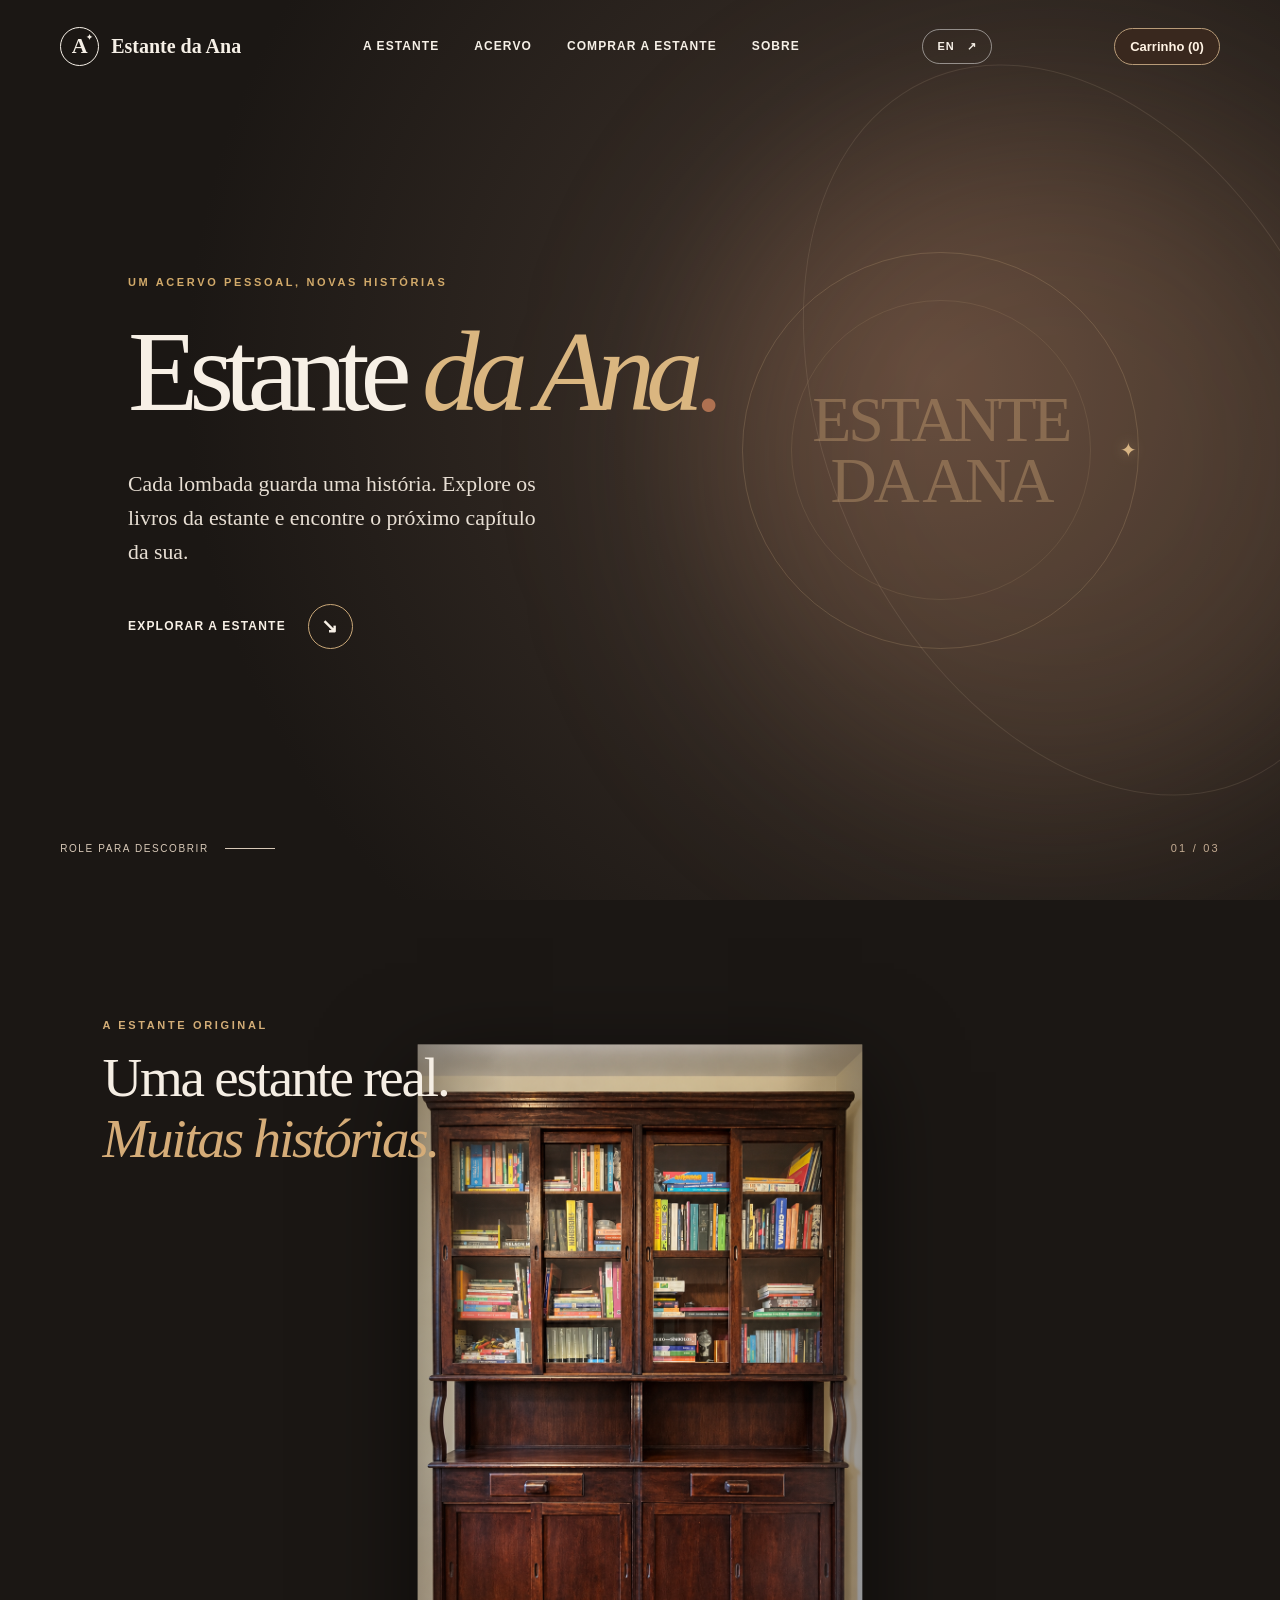
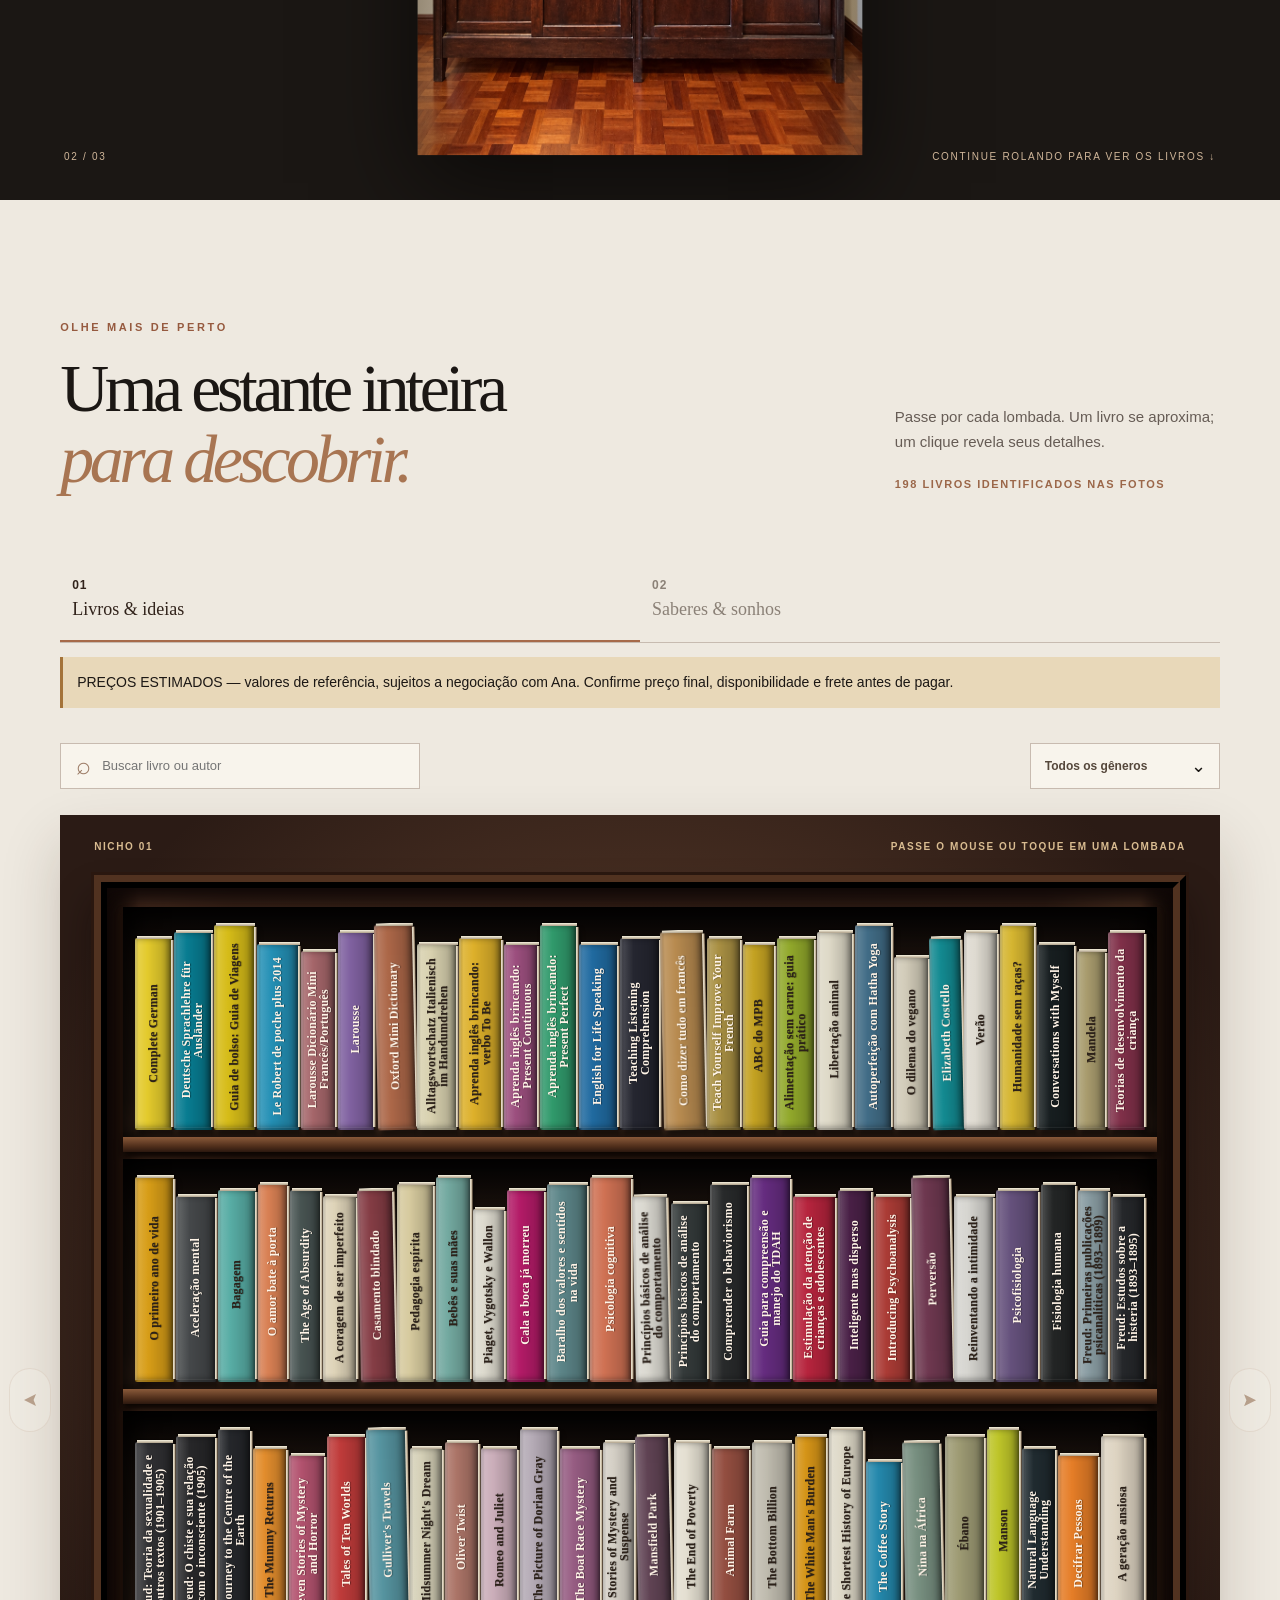
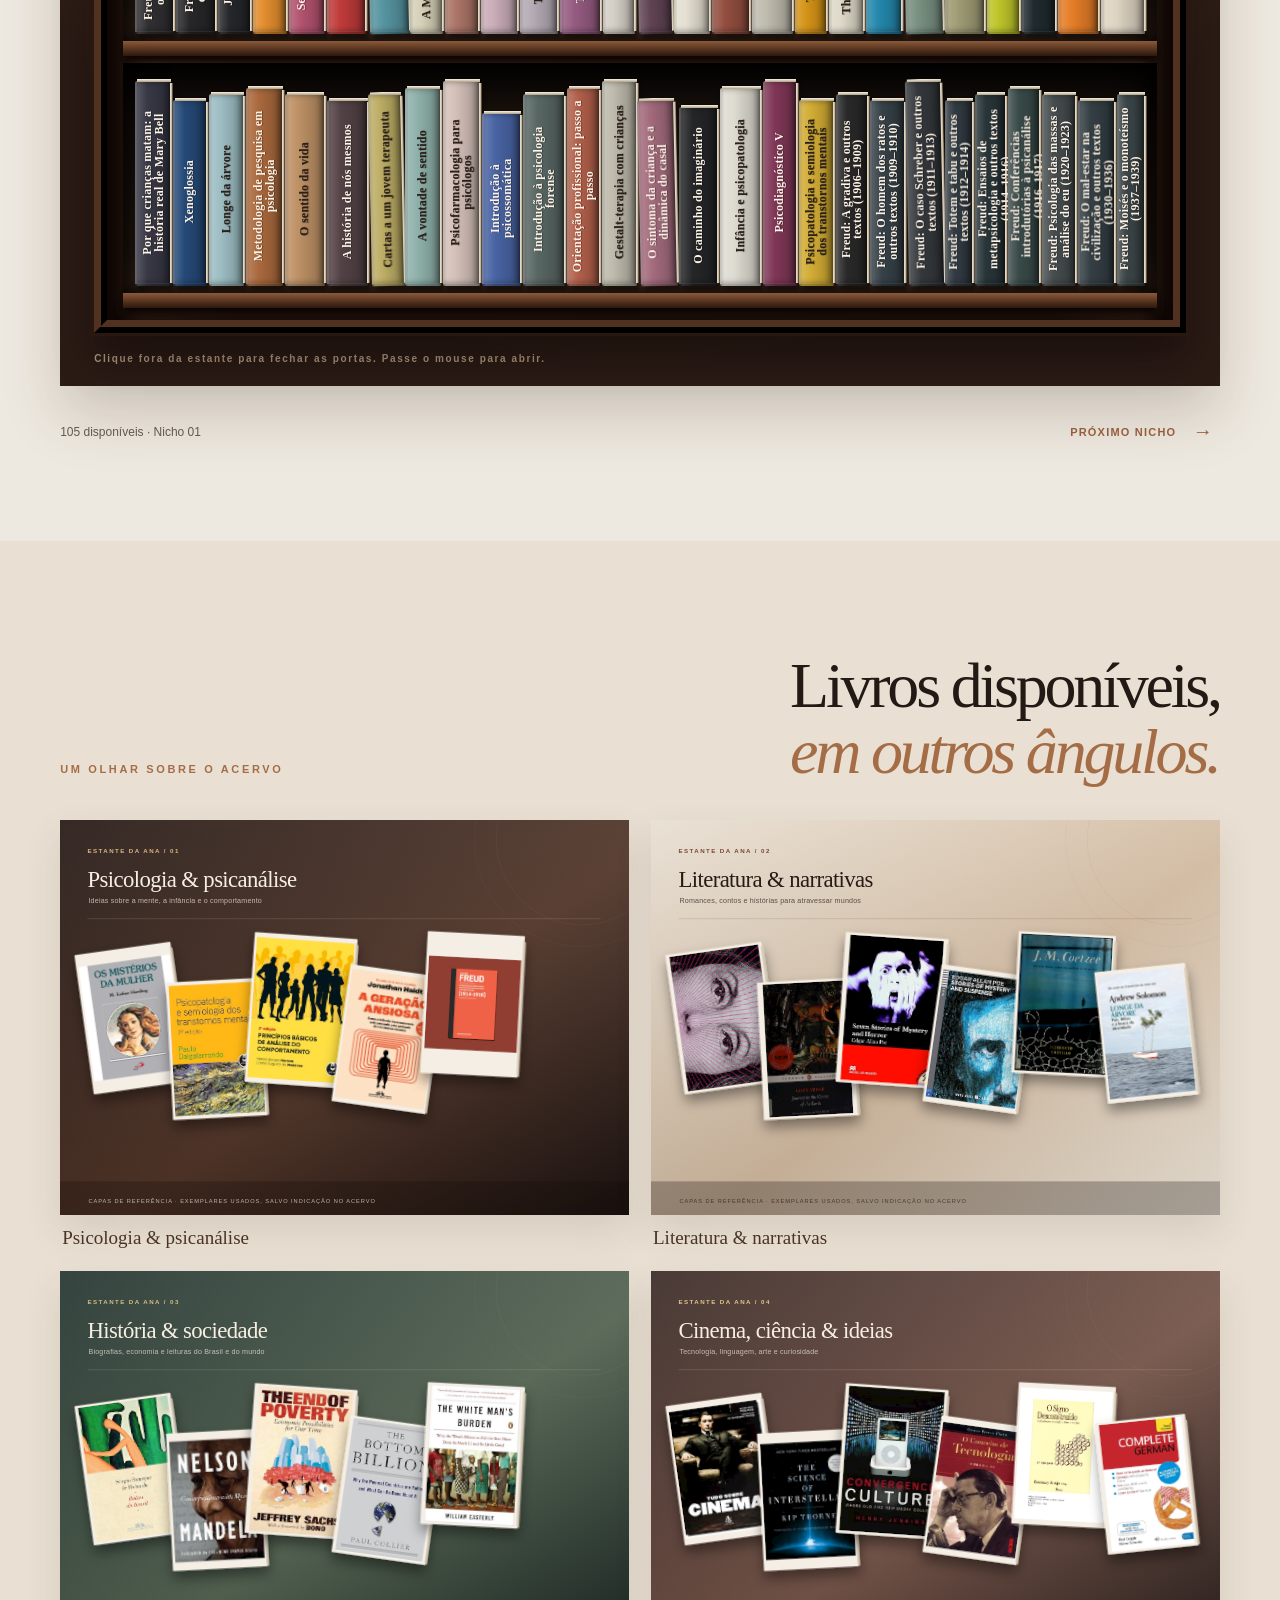
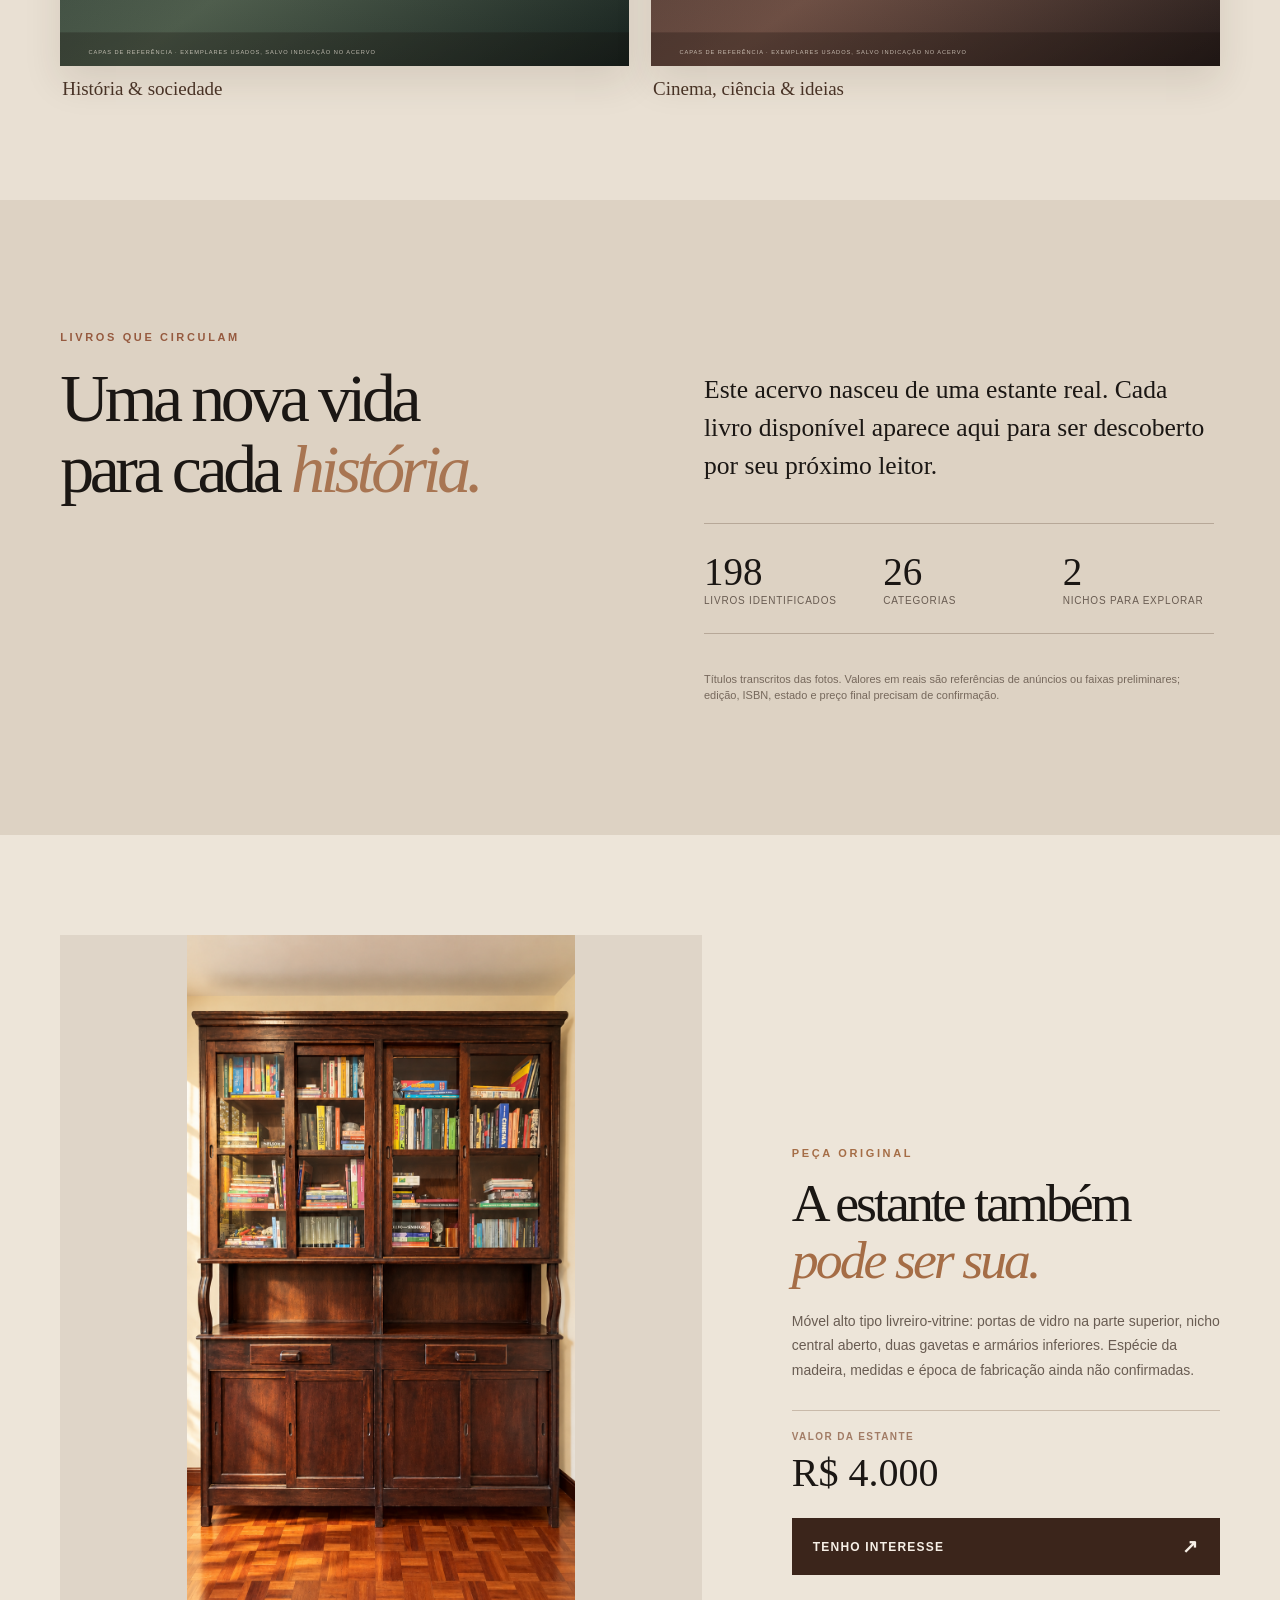
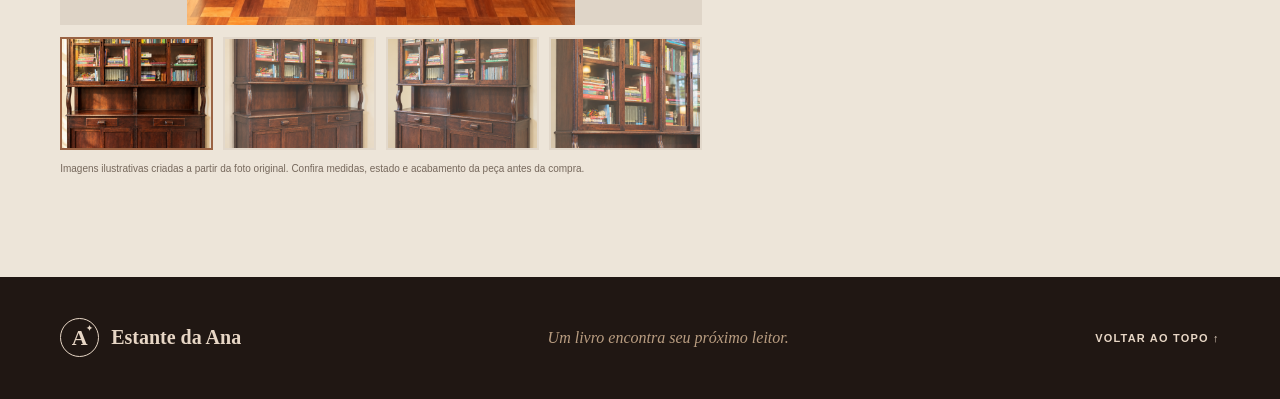
==== commit 57c9d881: "Add negotiated cart checkout and editable price estimates" ====
--- a/index.html
+++ b/index.html
@@ -16,6 +16,7 @@
   <script src="catalog.js" defer></script>
   <script src="inventory-status.js" defer></script>
   <script src="app.js" defer></script>
+  <script src="commerce.js" defer></script>
   <script type="module" src="book3d.js"></script>
 </head>
 <body>
--- a/style.css
+++ b/style.css
@@ -173,3 +173,11 @@
 .preview-spine,.dialog-book-spine{left:0;top:0;bottom:0;width:26px;transform:translateZ(13px) rotateY(90deg);transform-origin:left center;box-shadow:none;backface-visibility:hidden;background:var(--cover-color);border:0}
 .preview-spine:after,.dialog-book-spine:after{display:none}
 body:has(.book-dialog[open]){overflow:hidden}
+/* Cart and negotiated checkout. */
+.cart-open{border:1px solid #b89b78;border-radius:30px;padding:10px 15px;background:#39281e;color:#fff3e4;font:600 13px var(--sans,Arial);cursor:pointer;white-space:nowrap}
+.cart-dialog{width:min(760px,95vw);max-height:92dvh;box-sizing:border-box;border:1px solid #b49b80;background:#f2ede4;color:#35251c;padding:28px;overflow:auto;border-radius:8px;box-shadow:0 24px 80px #0007}
+.cart-dialog::backdrop{background:#160c08b8;backdrop-filter:blur(5px)}
+.cart-heading{display:flex;justify-content:space-between;gap:20px;align-items:center}.cart-heading h2{font:36px Georgia;margin:0}.cart-close{border:1px solid #a58870;border-radius:50%;width:44px;height:44px;background:transparent;flex:none;font-size:24px}
+.estimate-warning{padding:14px;background:#e8d8b9;border-left:3px solid #a47339;font-size:14px;line-height:1.6}
+.cart-item{display:flex;gap:18px;padding:20px 0;border-bottom:1px solid #cebdab}.cart-item img{width:65px;height:96px;object-fit:contain;background:#dfd3bf}.cart-item h3{font:22px Georgia;margin:0 0 7px}.cart-item p{font-size:14px;margin:5px 0;line-height:1.5}.cart-item>div{min-width:0}.cart-quantity{display:flex;align-items:center;gap:14px;margin-top:12px}.cart-quantity button{min-width:44px;min-height:44px;border:1px solid #aa8e76;background:transparent;border-radius:4px;font:16px Arial;padding:8px}.cart-quantity button:disabled{opacity:.35;cursor:default}.cart-totals{display:grid;grid-template-columns:1fr 1fr;gap:12px;padding:24px 0;font-size:15px}.cart-totals strong{text-align:right}.cart-checkout label{display:flex;flex-direction:column;gap:7px;margin:15px 0;font-size:14px}.cart-checkout input,.cart-checkout select{padding:12px;border:1px solid #b79e86;background:#fffcf5;font:16px Arial;border-radius:4px}.cart-checkout>p{font-size:14px;line-height:1.6}.pix-note{padding:14px;background:#e2e4d7}.cart-add{background:#8b5e3c;margin-top:20px}.cart-add+#buy-button{margin-top:10px}.cart-checkout .contact-actions{flex-wrap:wrap}.cart-checkout .contact-actions a{font-size:14px}.cart-checkout #cart-result{color:#934729}body:has(dialog[open]){overflow:hidden}
+@media(max-width:700px){.cart-open{padding:9px 11px;font-size:12px}.site-header{gap:8px}.site-header .brand-mark{display:none}.site-header .brand{font-size:15px}.language-toggle{padding:8px}.cart-dialog{width:100%;max-width:100%;max-height:100dvh;margin:0;height:100dvh;border:0;border-radius:0;padding:20px}.cart-totals{gap:12px;font-size:14px}.cart-heading h2{font-size:31px}.cart-item h3{font-size:20px}}
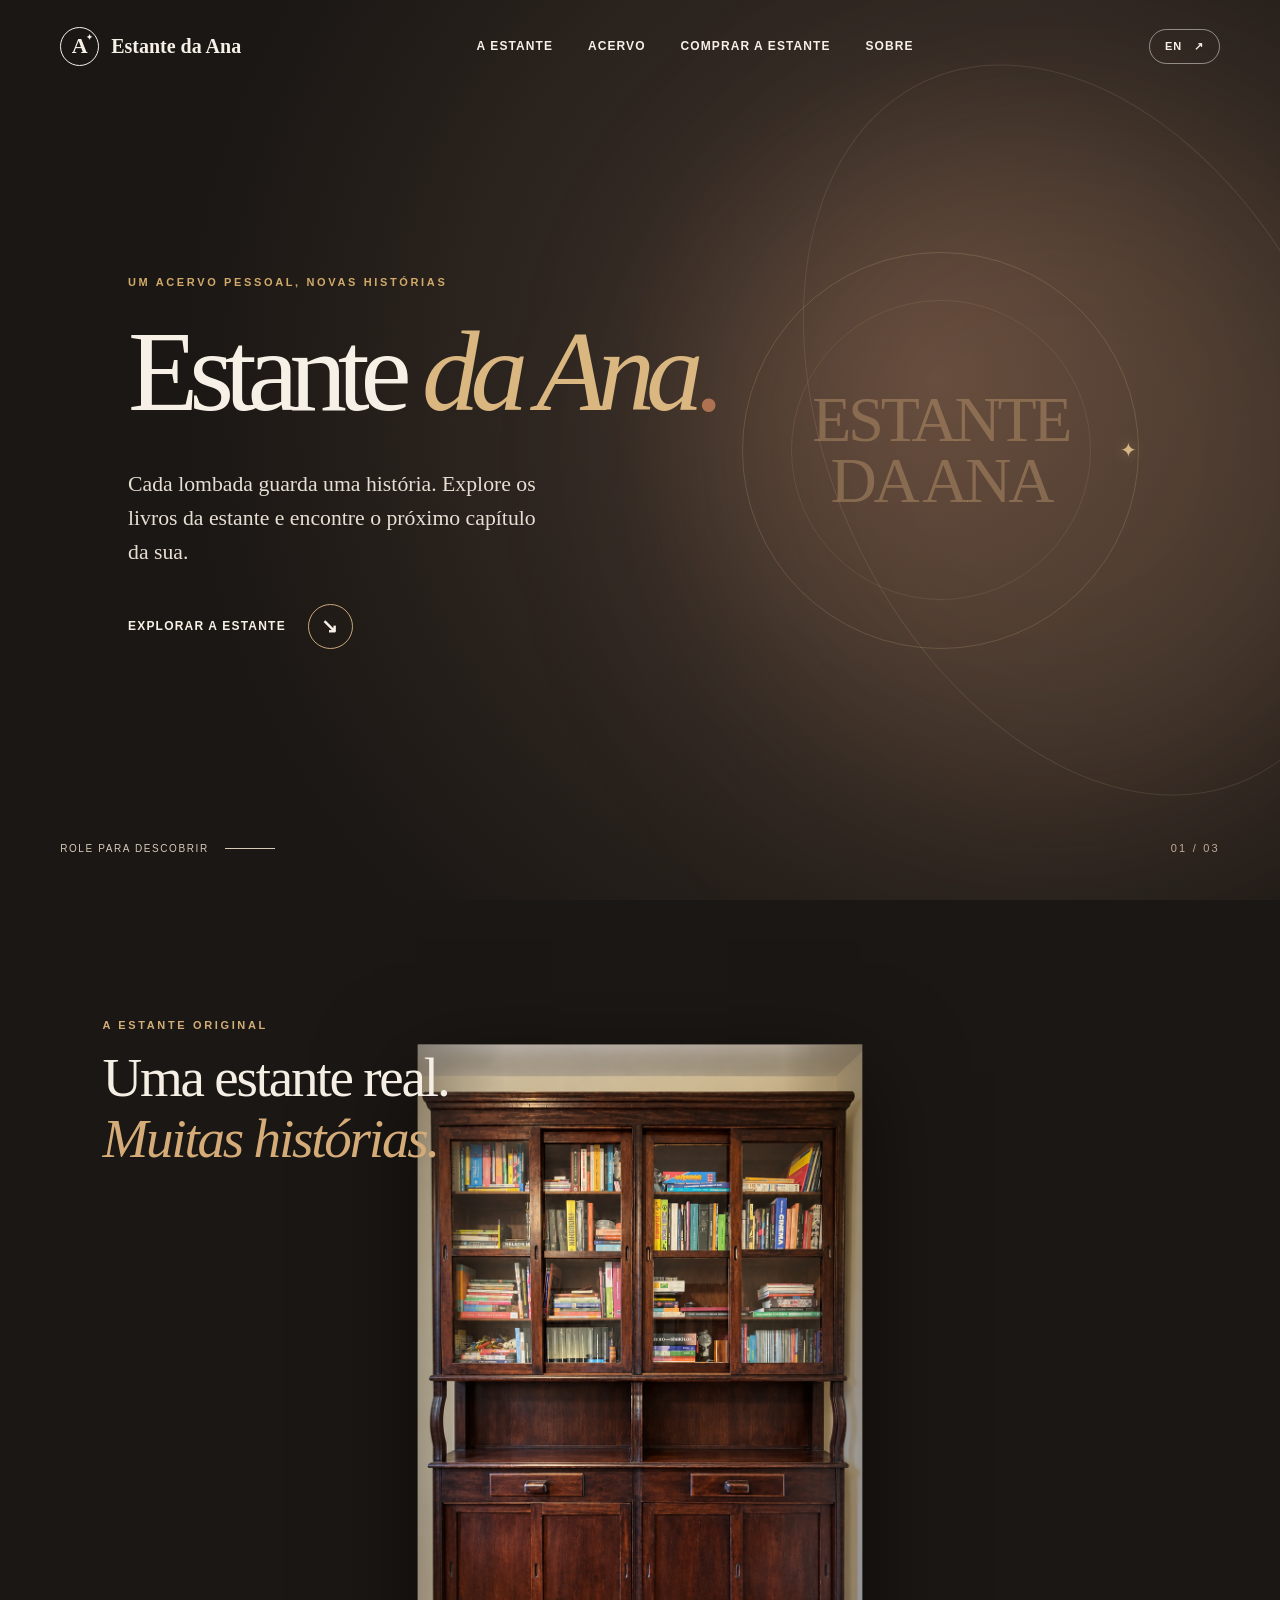
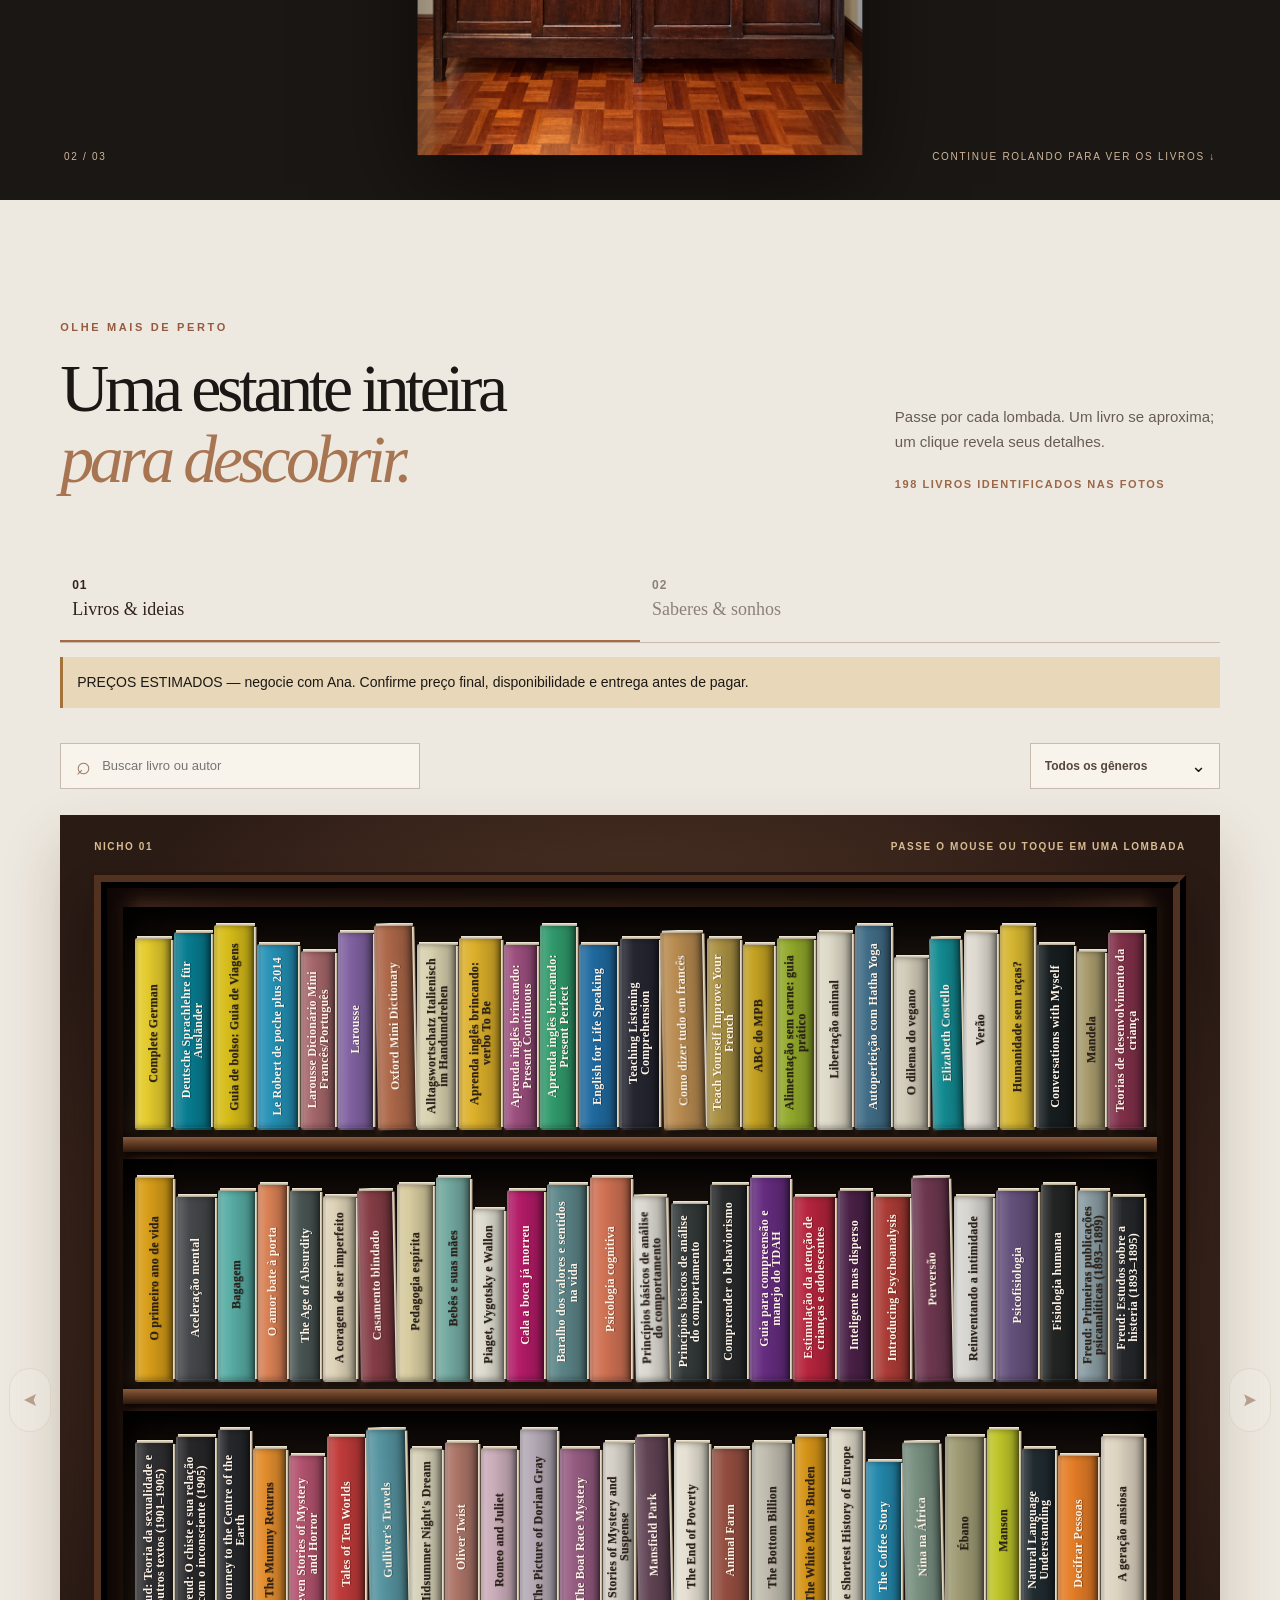
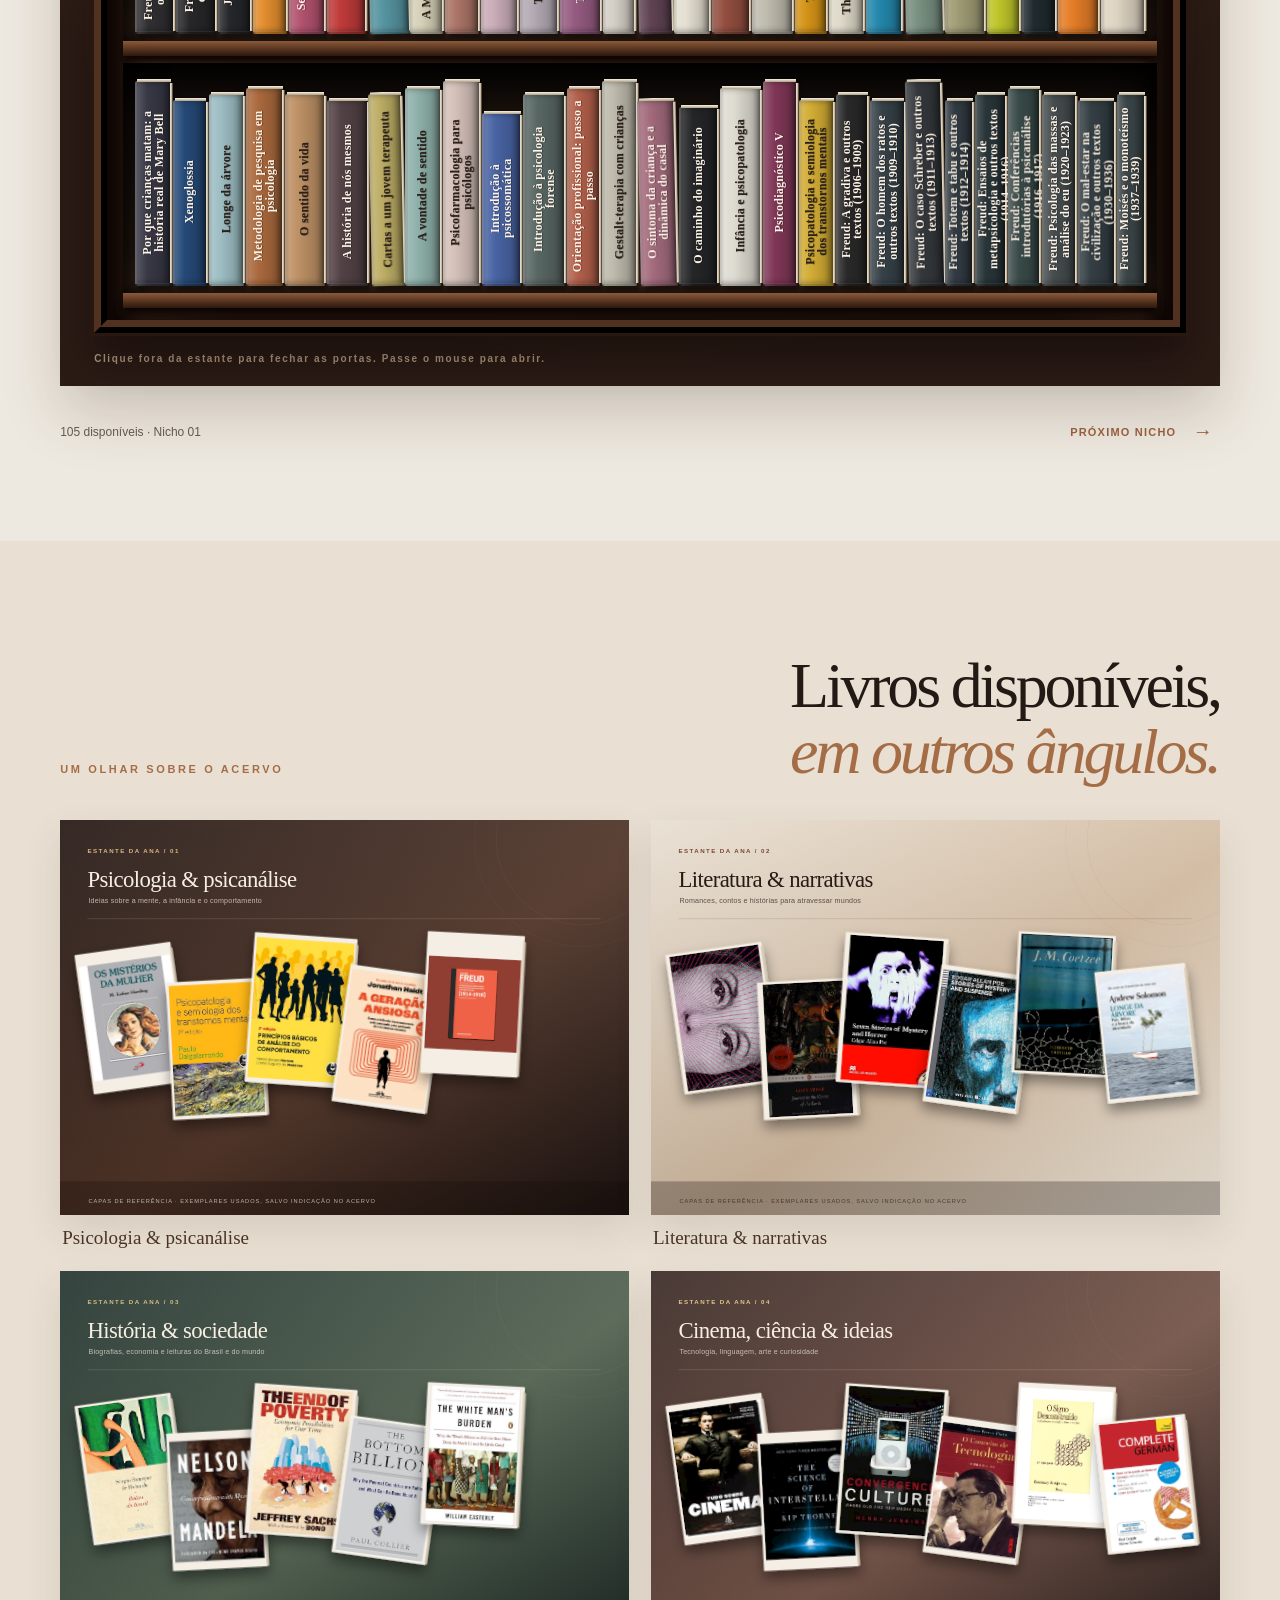
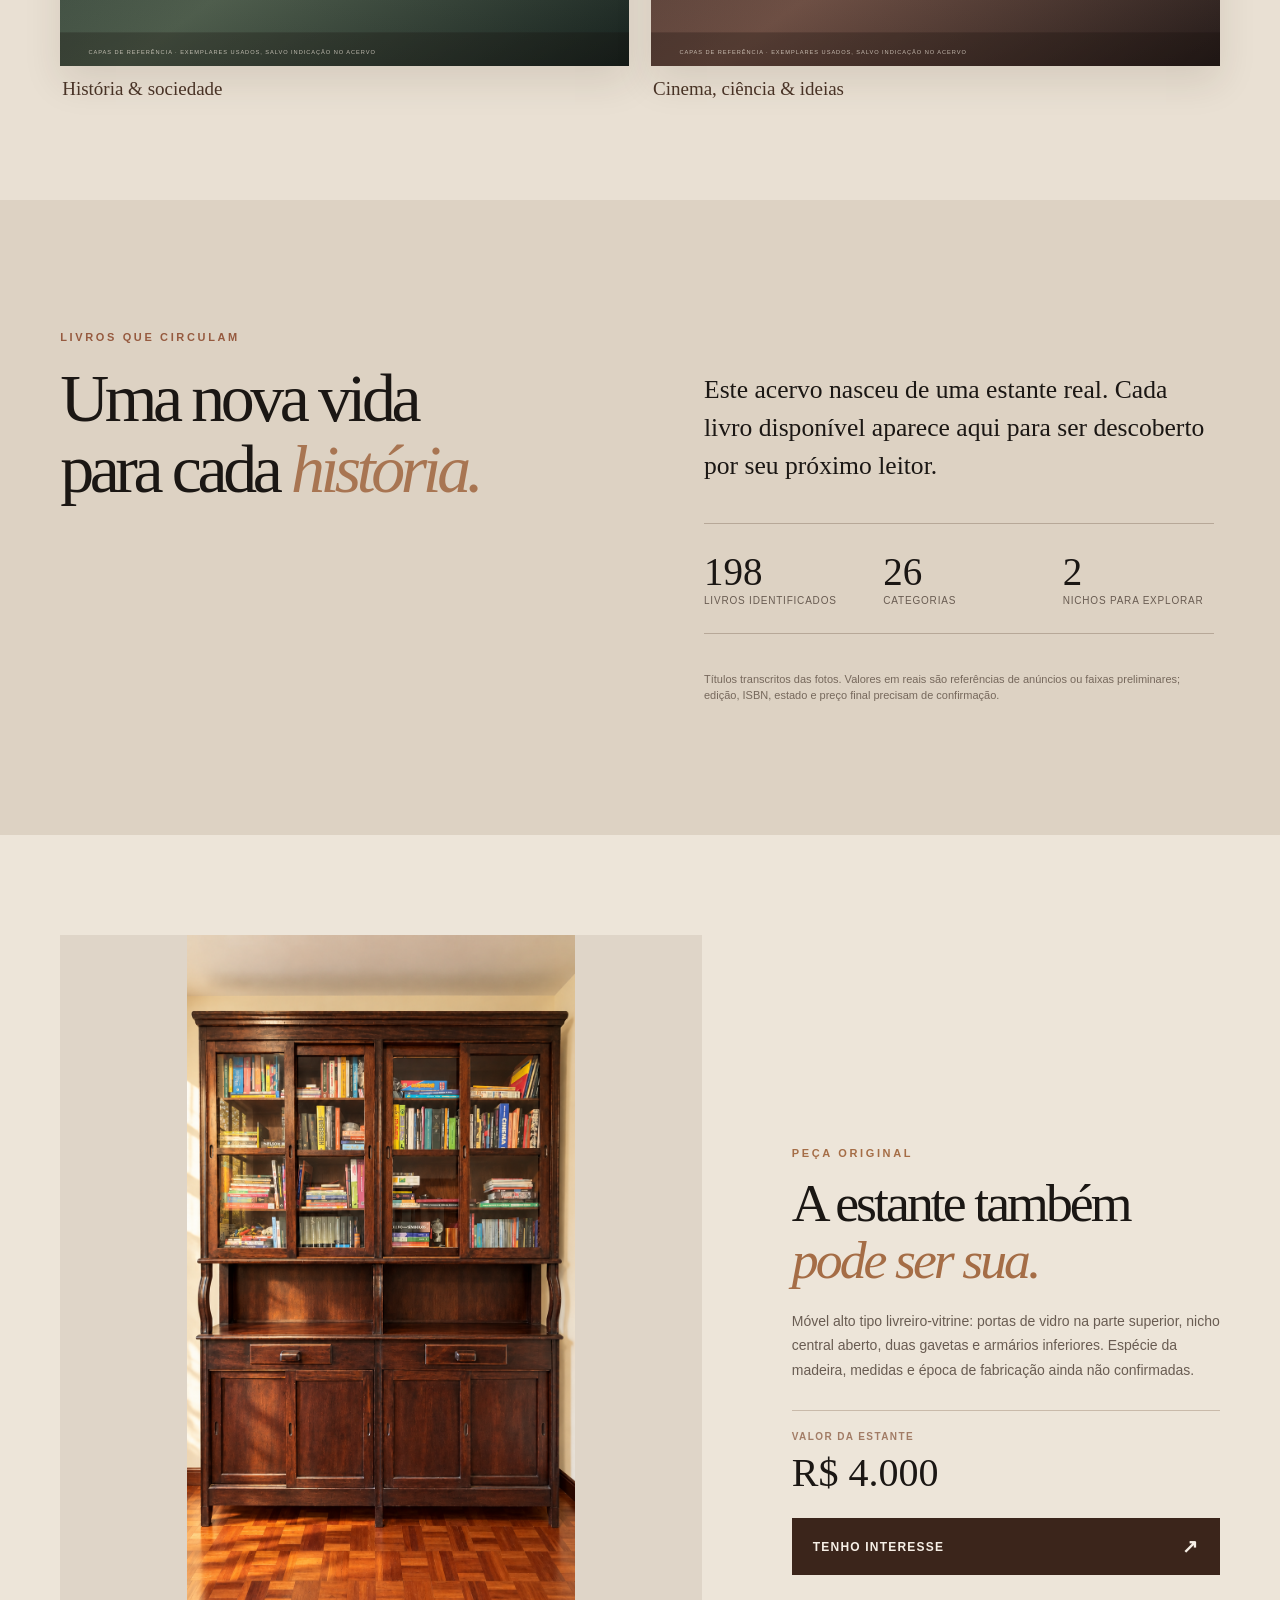
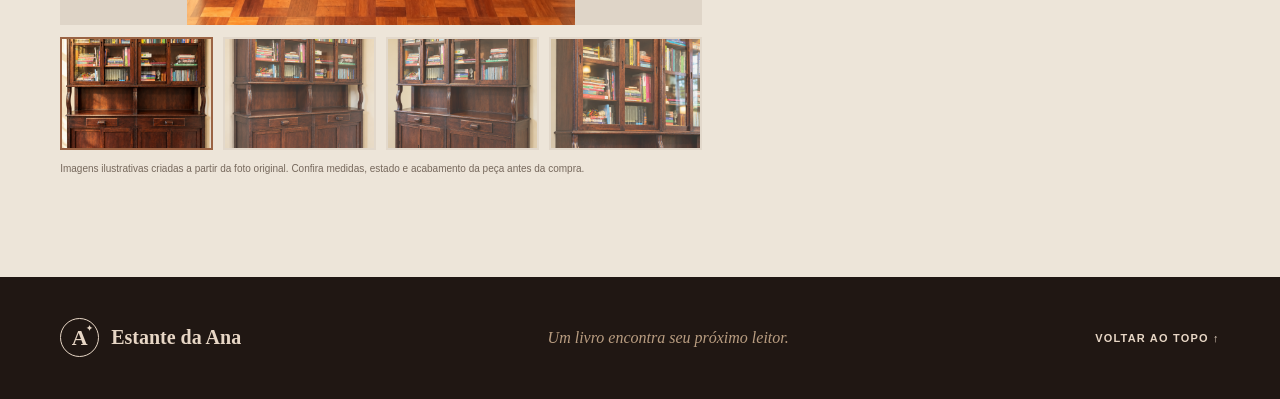
==== commit 88faed50: "Simplify cart and prepare protected WhatsApp contact gateway" ====
--- a/index.html
+++ b/index.html
@@ -110,7 +110,7 @@
         <p data-i18n="furnitureDescription">Estante de madeira escura com portas de vidro, prateleira central, gavetas e armários inferiores.</p>
         <div class="furniture-price"><span data-i18n="furniturePriceLabel">VALOR DA ESTANTE</span><strong>R$ 4.000</strong></div>
         <button id="furniture-interest" class="buy-button" type="button"><span data-i18n="furnitureInterest">Tenho interesse</span><span aria-hidden="true">↗</span></button>
-        <div id="furniture-interest-note" class="furniture-interest-note" hidden><p data-i18n="furnitureDemo">Demonstração: este botão não envia dados nem realiza pagamento. Confirme entrega, medidas e estado da peça diretamente antes da compra.</p><div class="contact-actions"><a id="furniture-contact-email" href="#" data-i18n="contactEmail">E-mail</a><a id="furniture-contact-whatsapp" href="#" data-i18n="contactWhatsapp">WhatsApp</a></div><p id="furniture-contact-result" aria-live="polite"></p></div>
+        <div id="furniture-interest-note" class="furniture-interest-note" hidden><p data-i18n="furnitureDemo">Demonstração: este botão não envia dados nem realiza pagamento. Confirme entrega, medidas e estado da peça diretamente antes da compra.</p><div class="contact-actions"><a id="furniture-contact-whatsapp" href="#" data-i18n="contactWhatsapp">WhatsApp</a></div><p id="furniture-contact-result" aria-live="polite"></p></div>
       </div>
     </section>
   </main>
@@ -119,6 +119,6 @@
 
   <div id="hover-preview" class="hover-preview" aria-hidden="true"><div class="preview-book"><div class="preview-pages"></div><div class="preview-spine"></div><div class="preview-cover"><img id="preview-cover-image" class="real-cover" alt="" hidden><span class="cover-kicker" id="preview-genre"></span><strong id="preview-title"></strong><span id="preview-author"></span><small data-i18n="illustrative">CAPA ILUSTRATIVA</small></div></div><div class="preview-info"><span class="eyebrow" id="preview-location"></span><h3 id="preview-heading"></h3><p id="preview-description"></p><div class="preview-meta"><span id="preview-price"></span><span data-i18n="clickDetails">CLIQUE PARA VER DETALHES ↗</span></div></div></div>
 
-  <dialog id="book-dialog" class="book-dialog" aria-labelledby="dialog-title"><button class="dialog-close" id="dialog-close" type="button" aria-label="Fechar">×</button><div class="dialog-layout"><div class="dialog-visual"><div class="dialog-book"><div class="dialog-pages"></div><div class="dialog-book-spine"></div><div class="dialog-book-cover"><img id="dialog-cover-image" class="real-cover" alt="" hidden><span id="dialog-cover-genre"></span><strong id="dialog-cover-title"></strong><span id="dialog-cover-author"></span><small data-i18n="illustrative">CAPA ILUSTRATIVA</small></div></div><p id="dialog-cover-note" data-i18n="coverNote">A capa é uma representação visual. A edição e a capa física ainda precisam ser confirmadas.</p></div><div class="dialog-copy"><p class="eyebrow" id="dialog-location"></p><h2 id="dialog-title"></h2><p class="dialog-author" id="dialog-author"></p><p id="dialog-description"></p><dl class="book-facts"><div><dt data-i18n="genre">Gênero</dt><dd id="dialog-genre"></dd></div><div><dt data-i18n="condition">Estado</dt><dd id="dialog-condition"></dd></div><div><dt>ISBN</dt><dd id="dialog-isbn"></dd></div><div><dt id="dialog-fact-label">Sobre esta obra</dt><dd><span id="dialog-dynamic-fact"></span><br><a id="dialog-fact-source" target="_blank" rel="noopener noreferrer" hidden>Fonte da informação ↗</a></dd></div></dl><div class="price-block"><span data-i18n="suggestedPrice">Preço sugerido</span><strong id="dialog-price"></strong><small id="dialog-price-note"></small><a id="dialog-price-source" target="_blank" rel="noopener" href="#" data-i18n="priceReference">Ver referência de mercado ↗</a></div><button class="buy-button" id="buy-button" type="button"><span data-i18n="buyDemo">Fale sobre este livro</span><span aria-hidden="true">↗</span></button><div id="order-demo" class="order-demo" hidden><h3 data-i18n="contactQuoteTitle">Contato e cotação de frete</h3><p data-i18n="contactQuoteText">Informe o CEP de entrega. A mensagem fica preparada no seu aplicativo de e-mail ou WhatsApp; nada é enviado pelo site.</p><p class="shipping-origin" id="shipping-origin"></p><label><span data-i18n="demoCep">CEP de entrega</span><input id="demo-cep" inputmode="numeric" maxlength="9" placeholder="00000-000"></label><div class="contact-actions"><a id="contact-email" href="#" data-i18n="contactEmail">E-mail</a><a id="contact-whatsapp" href="#" data-i18n="contactWhatsapp">WhatsApp</a></div><p id="demo-result" aria-live="polite"></p><p class="shipping-note" data-i18n="shippingApiNote">A página prepara o pedido de cotação. Para cálculo automático será preciso integrar um serviço de frete com tarifa, peso e dimensões da embalagem.</p></div></div></div></dialog>
+  <dialog id="book-dialog" class="book-dialog" aria-labelledby="dialog-title"><button class="dialog-close" id="dialog-close" type="button" aria-label="Fechar">×</button><div class="dialog-layout"><div class="dialog-visual"><div class="dialog-book"><div class="dialog-pages"></div><div class="dialog-book-spine"></div><div class="dialog-book-cover"><img id="dialog-cover-image" class="real-cover" alt="" hidden><span id="dialog-cover-genre"></span><strong id="dialog-cover-title"></strong><span id="dialog-cover-author"></span><small data-i18n="illustrative">CAPA ILUSTRATIVA</small></div></div><p id="dialog-cover-note" data-i18n="coverNote">A capa é uma representação visual. A edição e a capa física ainda precisam ser confirmadas.</p></div><div class="dialog-copy"><p class="eyebrow" id="dialog-location"></p><h2 id="dialog-title"></h2><p class="dialog-author" id="dialog-author"></p><p id="dialog-description"></p><dl class="book-facts"><div><dt data-i18n="genre">Gênero</dt><dd id="dialog-genre"></dd></div><div><dt data-i18n="condition">Estado</dt><dd id="dialog-condition"></dd></div><div><dt>ISBN</dt><dd id="dialog-isbn"></dd></div><div><dt id="dialog-fact-label">Sobre esta obra</dt><dd><span id="dialog-dynamic-fact"></span><br><a id="dialog-fact-source" target="_blank" rel="noopener noreferrer" hidden>Fonte da informação ↗</a></dd></div></dl><div class="price-block"><span data-i18n="suggestedPrice">Preço sugerido</span><strong id="dialog-price"></strong><small id="dialog-price-note"></small><a id="dialog-price-source" target="_blank" rel="noopener" href="#" data-i18n="priceReference">Ver referência de mercado ↗</a></div><a class="buy-button" id="buy-button" href="#"><span data-i18n="buyDemo">Fale sobre este livro</span><span aria-hidden="true">↗</span></a><div id="order-demo" class="order-demo" hidden><h3 data-i18n="contactQuoteTitle">Contato e cotação de frete</h3><p data-i18n="contactQuoteText">Informe o CEP de entrega. A mensagem fica preparada no seu aplicativo de e-mail ou WhatsApp; nada é enviado pelo site.</p><div class="contact-actions"><a id="contact-whatsapp" href="#" data-i18n="contactWhatsapp">WhatsApp</a></div><p id="demo-result" aria-live="polite"></p></div></div></div></dialog>
 </body>
 </html>
--- a/style.css
+++ b/style.css
@@ -181,3 +181,9 @@
 .estimate-warning{padding:14px;background:#e8d8b9;border-left:3px solid #a47339;font-size:14px;line-height:1.6}
 .cart-item{display:flex;gap:18px;padding:20px 0;border-bottom:1px solid #cebdab}.cart-item img{width:65px;height:96px;object-fit:contain;background:#dfd3bf}.cart-item h3{font:22px Georgia;margin:0 0 7px}.cart-item p{font-size:14px;margin:5px 0;line-height:1.5}.cart-item>div{min-width:0}.cart-quantity{display:flex;align-items:center;gap:14px;margin-top:12px}.cart-quantity button{min-width:44px;min-height:44px;border:1px solid #aa8e76;background:transparent;border-radius:4px;font:16px Arial;padding:8px}.cart-quantity button:disabled{opacity:.35;cursor:default}.cart-totals{display:grid;grid-template-columns:1fr 1fr;gap:12px;padding:24px 0;font-size:15px}.cart-totals strong{text-align:right}.cart-checkout label{display:flex;flex-direction:column;gap:7px;margin:15px 0;font-size:14px}.cart-checkout input,.cart-checkout select{padding:12px;border:1px solid #b79e86;background:#fffcf5;font:16px Arial;border-radius:4px}.cart-checkout>p{font-size:14px;line-height:1.6}.pix-note{padding:14px;background:#e2e4d7}.cart-add{background:#8b5e3c;margin-top:20px}.cart-add+#buy-button{margin-top:10px}.cart-checkout .contact-actions{flex-wrap:wrap}.cart-checkout .contact-actions a{font-size:14px}.cart-checkout #cart-result{color:#934729}body:has(dialog[open]){overflow:hidden}
 @media(max-width:700px){.cart-open{padding:9px 11px;font-size:12px}.site-header{gap:8px}.site-header .brand-mark{display:none}.site-header .brand{font-size:15px}.language-toggle{padding:8px}.cart-dialog{width:100%;max-width:100%;max-height:100dvh;margin:0;height:100dvh;border:0;border-radius:0;padding:20px}.cart-totals{gap:12px;font-size:14px}.cart-heading h2{font-size:31px}.cart-item h3{font-size:20px}}
+/* Persistent cart access, visible only after a selection exists. */
+.cart-open{position:fixed;top:max(16px,env(safe-area-inset-top));right:max(16px,env(safe-area-inset-right));z-index:900;display:flex;align-items:center;gap:8px;min-height:48px;padding:12px 16px;border-radius:30px;box-shadow:0 5px 22px #0005}
+.cart-open[hidden]{display:none!important}
+body:has(.cart-open:not([hidden])) .site-header{padding-right:125px}
+.cart-count{font-size:15px}.cart-item .cart-cover{position:relative;width:80px;height:118px;flex:0 0 80px;align-self:flex-start}.cart-cover img{position:absolute;inset:0;width:100%;height:100%;object-fit:contain;margin:0;background:transparent}.cart-cover-fallback{height:100%;box-sizing:border-box;border-radius:2px;padding:9px 7px;display:flex;flex-direction:column;justify-content:space-between;box-shadow:2px 3px 5px #0004}.cart-cover-fallback strong{font:12px/1.15 Georgia;overflow-wrap:anywhere}.cart-cover-fallback small{font:8px Arial;opacity:.85}.cart-cover [hidden]{display:none!important}.cart-remove,.cart-continue{min-height:44px;padding:10px 15px;border:1px solid #a88b72;border-radius:5px;background:transparent;font:14px Arial;cursor:pointer}.cart-remove{margin-top:10px}.cart-footer-actions{display:flex;gap:12px;align-items:stretch;flex-wrap:wrap}.cart-footer-actions>*{flex:1;min-width:180px;text-align:center}.cart-footer-actions a{display:flex;align-items:center;justify-content:center;box-sizing:border-box;padding:13px 18px;border-radius:5px;background:#3b251b;color:#fff3e5;font:600 14px Arial;text-decoration:none}.cart-footer-actions a[aria-disabled=true]{opacity:.55}.cart-dialog>#cart-shipping-note{font-size:14px;line-height:1.6}.cart-continue{color:#513728;background:#e7dccd}
+@media(max-width:700px){body:has(.cart-open:not([hidden])) .site-header{padding-right:110px}.cart-open{top:12px;right:12px;min-height:44px;padding:10px 14px}.cart-item .cart-cover{width:65px;height:100px;flex-basis:65px}.cart-footer-actions{flex-direction:column}.cart-footer-actions>*{width:100%}}
